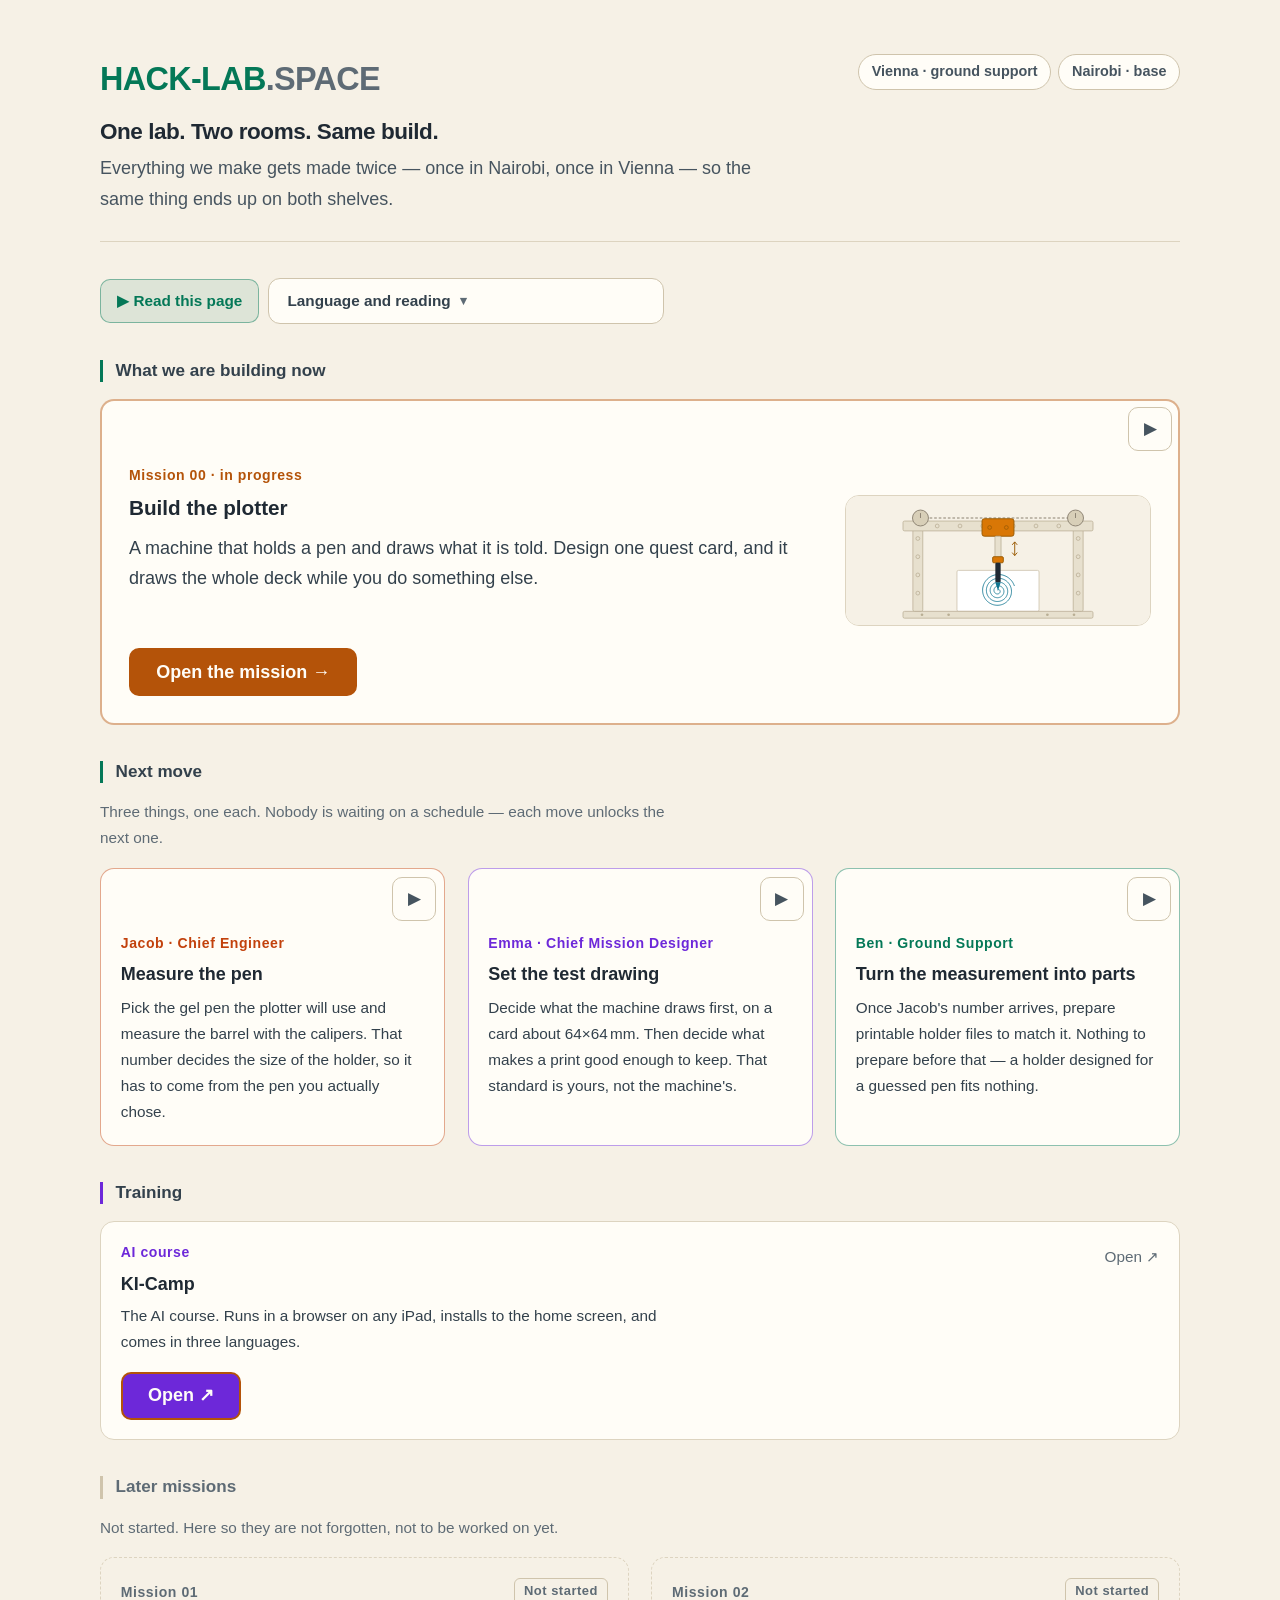
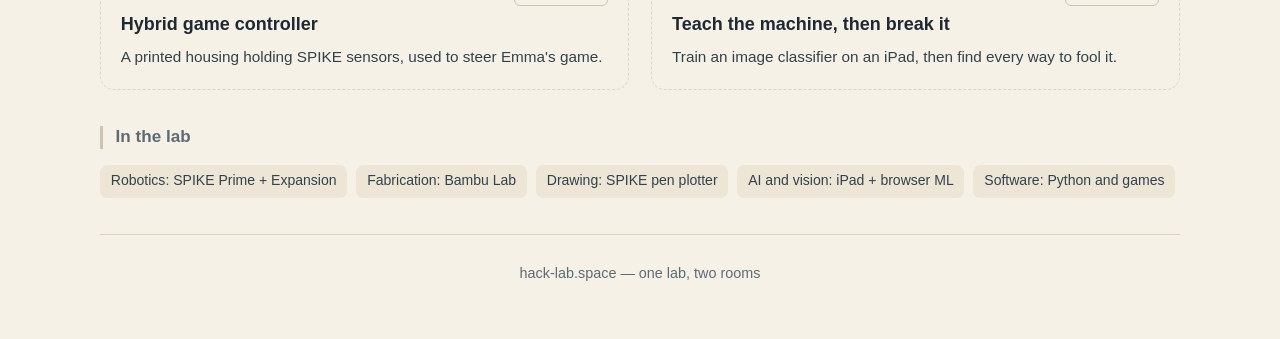
==== index.html @ e6c4ed81 "Reorganise controls, move CTA to its own row" ====
<!DOCTYPE html>
<html lang="en" data-size="m" data-read="normal">
<head>
<meta charset="UTF-8">
<meta name="viewport" content="width=device-width, initial-scale=1.0">
<title>HACK-LAB.SPACE</title>
<link rel="stylesheet" href="./assets/app.css">
</head>
<body>
<div class="wrap stack">

  <header class="masthead">
    <div class="row" style="justify-content:space-between;align-items:flex-start">
      <div class="readable-part">
        <div class="wordmark">HACK-LAB<span>.SPACE</span></div>
        <h1 style="font-size:1.25rem;margin-top:.6rem" data-i18n="tagline"></h1>
        <p class="lede" style="margin-top:.4rem" data-i18n="taglineSub"></p>
      </div>
      <div class="row" style="gap:.4rem">
        <span class="station" data-i18n="stVienna"></span>
        <span class="station" data-i18n="stNairobi"></span>
      </div>
    </div>
  </header>

  <div class="bar" id="ttsBar">
    <button class="ctl ctl-go" id="readAll" aria-pressed="false" data-i18n="readAloud"></button>
    <details class="prefs">
      <summary data-i18n="prefs"></summary>
      <div class="prefs-body">
        <div class="prefs-group">
          <span data-i18n="langLabel"></span>
          <div class="row" role="group" data-i18n-label="langLabel">
            <button class="ctl lang-btn" data-lang="en" aria-pressed="false">EN</button>
            <button class="ctl lang-btn" data-lang="de" aria-pressed="false">DE</button>
            <button class="ctl lang-btn" data-lang="it" aria-pressed="false">IT</button>
          </div>
        </div>
        <div class="prefs-group">
          <span data-i18n="sizeLabel"></span>
          <div class="row" role="group" data-i18n-label="sizeLabel">
            <button class="ctl size-btn" data-size="m" aria-pressed="false">A</button>
            <button class="ctl size-btn" data-size="l" aria-pressed="false">A+</button>
            <button class="ctl size-btn" data-size="xl" aria-pressed="false">A++</button>
          </div>
        </div>
        <div class="prefs-group">
          <span data-i18n="readingLabel"></span>
          <div class="row">
            <button class="ctl" id="easyRead" aria-pressed="false" data-i18n="easyRead"></button>
            <label class="ctl" style="font-weight:600;cursor:pointer">
              <input id="readSlow" type="checkbox" style="width:22px;height:22px">
              <span data-i18n="readSlow"></span>
            </label>
          </div>
        </div>
      </div>
    </details>
  </div>

  <!-- NOW -->
  <section class="stack-s">
    <h2 class="sec-title" data-i18n="nowHead"></h2>
    <div class="linkcard readable">
      <a class="card card--now" href="./plotter.html">
        <div class="eyebrow eyebrow--amber" data-i18n="m0Eyebrow"></div>
        <div class="m0-row" style="margin-top:.3rem">
          <div class="m0-text">
            <h3 data-i18n="m0Title"></h3>
            <p style="margin-top:.6rem" data-i18n="m0Why"></p>
          </div>
          <img src="./plotter-hero.svg" class="hero m0-thumb"
               alt="A LEGO gantry holding a pen above a card, drawing a spiral.">
        </div>
        <div class="cta-row"><span class="cta" data-i18n="m0Open"></span></div>
      </a>
    </div>
  </section>

  <!-- NEXT MOVE -->
  <section class="stack-s">
    <h2 class="sec-title" data-i18n="nextHead"></h2>
    <p class="muted" data-i18n="nextNote"></p>
    <div class="grid grid-3">
      <div class="card card-tight card--jacob readable">
        <div class="eyebrow eyebrow--orange" data-i18n="nJacobRole"></div>
        <h3 style="font-size:1rem" data-i18n="nJacobTitle"></h3>
        <p class="small" style="margin-top:.5rem" data-i18n="nJacobBody"></p>
      </div>
      <div class="card card-tight card--emma readable">
        <div class="eyebrow eyebrow--violet" data-i18n="nEmmaRole"></div>
        <h3 style="font-size:1rem" data-i18n="nEmmaTitle"></h3>
        <p class="small" style="margin-top:.5rem" data-i18n="nEmmaBody"></p>
      </div>
      <div class="card card-tight card--ben readable">
        <div class="eyebrow eyebrow--green" data-i18n="nBenRole"></div>
        <h3 style="font-size:1rem" data-i18n="nBenTitle"></h3>
        <p class="small" style="margin-top:.5rem" data-i18n="nBenBody"></p>
      </div>
    </div>
  </section>

  <!-- TRAINING -->
  <section class="stack-s">
    <h2 class="sec-title sec-title--violet" data-i18n="trainingHead"></h2>
    <a class="card card-tight card--link readable-part" href="https://bernhardhack.github.io/ki-camp/" target="_blank" rel="noopener">
      <div class="row" style="justify-content:space-between">
        <span class="eyebrow eyebrow--violet" data-i18n="courseBadge"></span>
        <span class="muted" data-i18n="courseOpen"></span>
      </div>
      <h3 style="font-size:1rem">KI-Camp</h3>
      <p class="small" style="margin-top:.4rem" data-i18n="courseBody"></p>
      <p style="margin-top:.9rem"><span class="cta cta--violet" aria-hidden="true" data-i18n="courseOpen"></span></p>
    </a>
  </section>

  <!-- BACKLOG -->
  <section class="stack-s">
    <h2 class="sec-title sec-title--quiet" data-i18n="laterHead"></h2>
    <p class="muted" data-i18n="laterNote"></p>
    <div class="grid grid-2">
      <div class="card card-tight card--soon readable-part">
        <div class="row" style="justify-content:space-between;margin-bottom:.4rem">
          <span class="eyebrow" style="color:var(--ink-4);margin:0">Mission 01</span>
          <span class="badge-soon" data-i18n="soon"></span>
        </div>
        <h3 style="font-size:1rem" data-i18n="m1Title"></h3>
        <p class="small" style="margin-top:.4rem" data-i18n="m1Body"></p>
      </div>
      <div class="card card-tight card--soon readable-part">
        <div class="row" style="justify-content:space-between;margin-bottom:.4rem">
          <span class="eyebrow" style="color:var(--ink-4);margin:0">Mission 02</span>
          <span class="badge-soon" data-i18n="soon"></span>
        </div>
        <h3 style="font-size:1rem" data-i18n="m2Title"></h3>
        <p class="small" style="margin-top:.4rem" data-i18n="m2Body"></p>
      </div>
    </div>
  </section>

  <!-- KIT -->
  <section class="stack-s">
    <h2 class="sec-title sec-title--quiet" data-i18n="kitHead"></h2>
    <ul class="row readable-part" style="list-style:none;gap:.5rem">
      <li class="tag"><span data-i18n="kitRobotics"></span>: SPIKE Prime + Expansion</li>
      <li class="tag"><span data-i18n="kitFab"></span>: Bambu Lab</li>
      <li class="tag"><span data-i18n="kitDrawing"></span>: SPIKE pen plotter</li>
      <li class="tag"><span data-i18n="kitAI"></span>: iPad + browser ML</li>
      <li class="tag"><span data-i18n="kitSoftware"></span>: <span data-i18n="kitSoftwareVal"></span></li>
    </ul>
  </section>

  <footer><span data-i18n="footer"></span></footer>
</div>

<script src="./assets/app.js"></script>
<script>HL.init();</script>
</body>
</html>
---- assets/app.css ----
/* HACK-LAB.SPACE — local stylesheet, replaces the Tailwind CDN.
   Cream background per BDA guidance (white can appear dazzling).
   All interactive targets >= 44px. */

:root{
  --paper:#F6F1E6; --card:#FFFDF7; --line:#DDD4C0; --line-2:#CFC4AC;
  --ink:#1F2933; --ink-2:#33414C; --ink-3:#46545F; --ink-4:#5E6B75;
  --green:#047857; --amber:#B45309; --cyan:#0E7490; --violet:#6D28D9; --orange:#C2410C;
  --radius:14px;
}

*{box-sizing:border-box;margin:0;padding:0}
html{font-size:18px;-webkit-text-size-adjust:100%}
html[data-size="l"]{font-size:20.5px}
html[data-size="xl"]{font-size:23px}

body{
  background:var(--paper); color:var(--ink);
  font-family:-apple-system,BlinkMacSystemFont,"Segoe UI",Helvetica,Arial,sans-serif;
  padding:1.5rem; line-height:1.6;
}
@media(min-width:768px){body{padding:3rem}}
.wrap{max-width:60rem;margin:0 auto}

/* ---- type ---- */
h1,h2,h3{line-height:1.3;color:var(--ink)}
h1{font-size:1.9rem;font-weight:800;letter-spacing:-.02em}
h2{font-size:1.05rem;font-weight:700}
h3{font-size:1.15rem;font-weight:700}
p,li{line-height:1.7;max-width:68ch;text-align:left;color:var(--ink-2)}
.lede{color:var(--ink-3)}
.muted{color:var(--ink-4);font-size:.85rem}
.mono{font-family:ui-monospace,SFMono-Regular,Menlo,Consolas,monospace}
.small{font-size:.85rem}
strong{font-weight:700;color:var(--ink)}

/* ---- layout ---- */
.stack>*+*{margin-top:2rem}
.stack-s>*+*{margin-top:.9rem}
.row{display:flex;flex-wrap:wrap;gap:.5rem;align-items:center}
.grid{display:grid;gap:1.25rem}
@media(min-width:768px){.grid-2{grid-template-columns:1fr 1fr}.grid-3{grid-template-columns:repeat(3,1fr)}}

/* ---- header ---- */
.masthead{border-bottom:1px solid var(--line);padding-bottom:1.5rem}
.wordmark{font-size:1.8rem;font-weight:800;color:var(--green);letter-spacing:-.02em}
.wordmark span{color:var(--ink-4)}
.station{display:inline-flex;align-items:center;gap:.4rem;padding:.3rem .7rem;
  border-radius:999px;font-size:.8rem;font-weight:600;border:1px solid var(--line-2);
  color:var(--ink-3);background:var(--card)}

/* ---- controls ---- */
.ctl{min-height:44px;min-width:44px;display:inline-flex;align-items:center;justify-content:center;
  gap:.4rem;padding:0 .9rem;border-radius:10px;border:1px solid var(--line-2);
  background:var(--card);color:var(--ink-2);font-size:.85rem;font-weight:700;
  cursor:pointer;font-family:inherit}
.ctl:hover{border-color:var(--ink-4)}
.ctl[aria-pressed="true"]{border-color:var(--green);color:var(--green);background:rgba(4,120,87,.08)}
.ctl-go{background:rgba(4,120,87,.1);border-color:rgba(4,120,87,.45);color:var(--green)}
:focus-visible{outline:3px solid var(--green);outline-offset:3px;border-radius:6px}

/* ---- cards ---- */
.card{background:var(--card);border:1px solid var(--line);border-radius:var(--radius);
  padding:1.5rem;position:relative}
.card-tight{padding:1.1rem}
.card--now{border-color:rgba(180,83,9,.45);border-width:2px}
.card--jacob{border-color:rgba(194,65,12,.45)}
.card--emma{border-color:rgba(109,40,217,.45)}
.card--ben{border-color:rgba(4,120,87,.45)}
a.card{display:block;text-decoration:none;color:inherit}
a.card:hover{border-color:var(--ink-4)}

.eyebrow{font-size:.78rem;font-weight:700;letter-spacing:.04em;margin-bottom:.5rem}
.eyebrow--amber{color:var(--amber)} .eyebrow--cyan{color:var(--cyan)}
.eyebrow--violet{color:var(--violet)} .eyebrow--orange{color:var(--orange)}
.eyebrow--green{color:var(--green)}

.sec-title{font-size:.95rem;font-weight:700;color:var(--ink-2);
  border-left:3px solid var(--green);padding-left:.7rem}
.sec-title--quiet{border-left-color:var(--line-2);color:var(--ink-4)}
.sec-title--cyan{border-left-color:var(--cyan)}
.sec-title--violet{border-left-color:var(--violet)}

.tag{display:inline-block;font-size:.78rem;padding:.25rem .6rem;border-radius:7px;
  background:#EDE6D6;color:var(--ink-2)}


/* ---- clickable cards -------------------------------------------------
   Whole card is a hit area via one stretched link. Only one interactive
   element, so no nested controls and the keyboard order stays sane.   */
/* Link cards: the card IS the anchor. The read-aloud button lives outside
   it, in the shell, so there is never a control inside a link. */
.linkcard{position:relative}
.linkcard>a.card{display:block;text-decoration:none;color:inherit;padding-top:3.5rem}
.linkcard>a.card:hover{border-color:var(--amber)}
.linkcard>a.card:focus-visible{outline:3px solid var(--green);outline-offset:3px}
.linkcard>.speak-btn{z-index:5}

.cta{display:inline-flex;align-items:center;justify-content:center;gap:.5rem;
  min-height:48px;padding:0 1.4rem;border-radius:10px;
  background:var(--amber);color:#FFFDF7;font-weight:700;font-size:1rem;
  text-decoration:none;border:2px solid var(--amber)}
.cta-row{margin-top:1.2rem}
.linkcard>a.card:hover .cta{background:#96450A}
a.card:hover .cta{background:#96450A}

/* front-page thumbnail: the hero at full width dominated the page */
.m0-row{display:flex;flex-wrap:wrap;gap:1.2rem;align-items:flex-start}
.m0-text{flex:1 1 18rem;min-width:0}
.m0-thumb{flex:0 1 17rem;max-width:17rem;width:100%}
.cta--violet{background:var(--violet)}
.card--link:hover .cta--violet{background:#5B21B6}

/* inert cards must not look like the tappable ones */
.card--soon{background:transparent;border-style:dashed}
.badge-soon{display:inline-block;font-size:.72rem;font-weight:700;letter-spacing:.04em;
  padding:.15rem .5rem;border-radius:6px;border:1px solid var(--line-2);color:var(--ink-4)}

/* ---- flow ---- */
.flow{display:flex;flex-wrap:wrap;gap:.5rem;align-items:stretch;list-style:none}
.flow li{flex:1 1 8rem;background:var(--card);border:1px solid var(--line);
  border-radius:10px;padding:.7rem .8rem;font-size:.85rem;font-weight:600;
  color:var(--ink-2);max-width:none;position:relative}
.flow li .n{display:block;font-size:.72rem;color:var(--ink-4);font-weight:700}

/* ---- images ---- */
.hero{width:100%;border-radius:var(--radius);border:1px solid var(--line);display:block}
figure{margin:0}
figcaption{font-size:.85rem;color:var(--ink-4);margin-top:.5rem;max-width:68ch}

/* ---- read aloud ---- */
.speak-btn{position:absolute;top:8px;right:8px;width:44px;height:44px;border-radius:10px;
  background:var(--card);border:1px solid var(--line-2);color:var(--ink-3);
  display:flex;align-items:center;justify-content:center;font-size:17px;cursor:pointer;z-index:5}
.speak-btn:hover,.speak-btn.playing{color:var(--green);border-color:var(--green)}
.readable:not(.linkcard){padding-top:3.5rem}
.readable.tts-active{outline:2px solid var(--green);outline-offset:4px}
.tts-word{border-radius:3px}
.tts-word.on{background:#FDE68A;color:var(--ink)}

/* ---- easy read (BDA style guide values) ---- */
html[data-read="easy"] body,html[data-read="easy"] body *{font-family:Verdana,Geneva,sans-serif}
html[data-read="easy"] p,html[data-read="easy"] li{line-height:1.9;letter-spacing:.06em;word-spacing:.16em}
html[data-read="easy"] h1,html[data-read="easy"] h2,html[data-read="easy"] h3{letter-spacing:.04em}

@media(prefers-reduced-motion:reduce){
  *{animation:none!important;transition:none!important;scroll-behavior:auto!important}
}

footer{border-top:1px solid var(--line);padding-top:1.5rem;text-align:center;
  font-size:.8rem;color:var(--ink-4)}
footer a{color:inherit}
.backlink{font-size:.85rem;color:var(--ink-4);text-decoration:none}
.backlink:hover{color:var(--green)}


/* ---- controls -------------------------------------------------------
   One primary action stays visible. Language, size and reading options
   live behind a native <details> so they stop eating the first screen. */
.bar{display:flex;flex-wrap:wrap;gap:.5rem;align-items:center}
.prefs{border:1px solid var(--line-2);border-radius:12px;background:var(--card)}
.prefs>summary{list-style:none;min-height:44px;display:flex;align-items:center;
  gap:.5rem;padding:0 1rem;cursor:pointer;font-weight:700;font-size:.85rem;
  color:var(--ink-2)}
.prefs>summary::-webkit-details-marker{display:none}
.prefs>summary::after{content:"\25BE";font-size:.7rem;color:var(--ink-4)}
.prefs[open]>summary::after{content:"\25B4"}
.prefs[open]{padding-bottom:.9rem}
.prefs-body{display:flex;flex-wrap:wrap;gap:1.2rem;padding:.2rem 1rem 0}
.prefs-group{display:flex;flex-direction:column;gap:.35rem}
.prefs-group>span{font-size:.75rem;font-weight:700;color:var(--ink-4);
  letter-spacing:.04em}
.prefs-group>.row{gap:.3rem}
@media(min-width:768px){.prefs{min-width:22rem}}
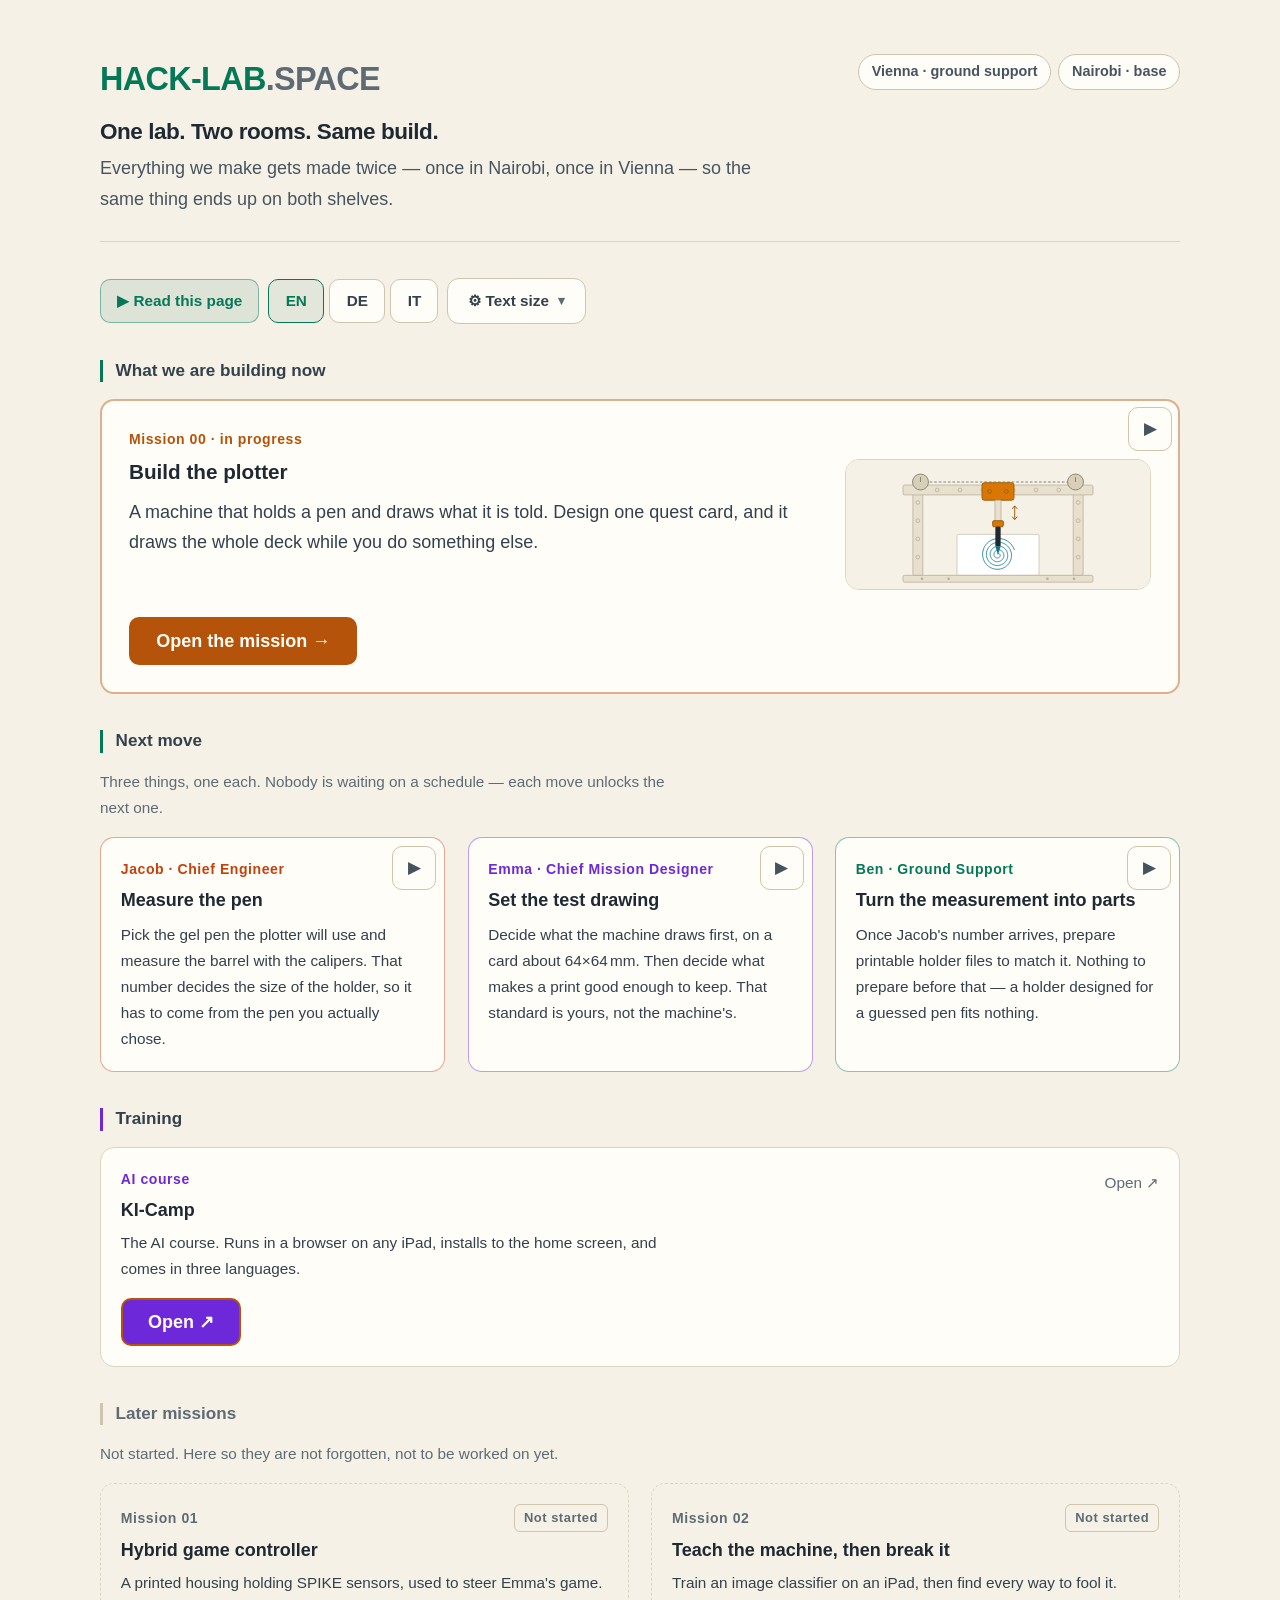
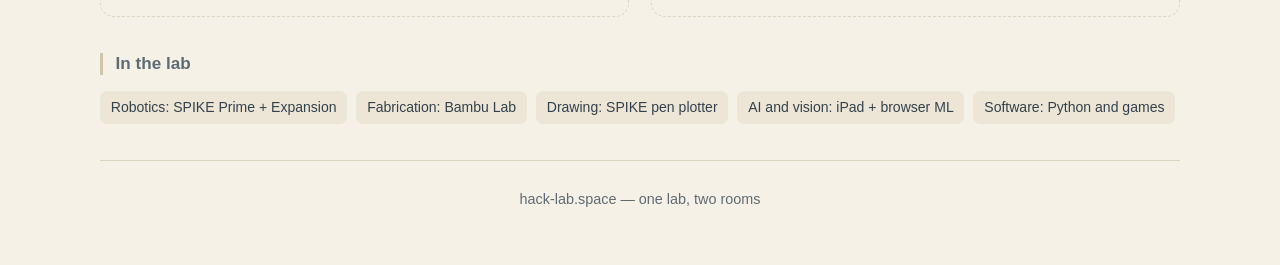
==== commit 6444e4d8: "Show language buttons, collapse only text options" ====
--- a/index.html
+++ b/index.html
@@ -25,17 +25,14 @@
 
   <div class="bar" id="ttsBar">
     <button class="ctl ctl-go" id="readAll" aria-pressed="false" data-i18n="readAloud"></button>
+    <div class="row" role="group" data-i18n-label="langLabel" style="gap:.3rem">
+      <button class="ctl lang-btn" data-lang="en" aria-pressed="false">EN</button>
+      <button class="ctl lang-btn" data-lang="de" aria-pressed="false">DE</button>
+      <button class="ctl lang-btn" data-lang="it" aria-pressed="false">IT</button>
+    </div>
     <details class="prefs">
       <summary data-i18n="prefs"></summary>
       <div class="prefs-body">
-        <div class="prefs-group">
-          <span data-i18n="langLabel"></span>
-          <div class="row" role="group" data-i18n-label="langLabel">
-            <button class="ctl lang-btn" data-lang="en" aria-pressed="false">EN</button>
-            <button class="ctl lang-btn" data-lang="de" aria-pressed="false">DE</button>
-            <button class="ctl lang-btn" data-lang="it" aria-pressed="false">IT</button>
-          </div>
-        </div>
         <div class="prefs-group">
           <span data-i18n="sizeLabel"></span>
           <div class="row" role="group" data-i18n-label="sizeLabel">
--- a/assets/app.css
+++ b/assets/app.css
@@ -91,7 +91,7 @@
 /* Link cards: the card IS the anchor. The read-aloud button lives outside
    it, in the shell, so there is never a control inside a link. */
 .linkcard{position:relative}
-.linkcard>a.card{display:block;text-decoration:none;color:inherit;padding-top:3.5rem}
+.linkcard>a.card{display:block;text-decoration:none;color:inherit}
 .linkcard>a.card:hover{border-color:var(--amber)}
 .linkcard>a.card:focus-visible{outline:3px solid var(--green);outline-offset:3px}
 .linkcard>.speak-btn{z-index:5}
@@ -100,7 +100,7 @@
   min-height:48px;padding:0 1.4rem;border-radius:10px;
   background:var(--amber);color:#FFFDF7;font-weight:700;font-size:1rem;
   text-decoration:none;border:2px solid var(--amber)}
-.cta-row{margin-top:1.2rem}
+.cta-row{margin-top:1.5rem;clear:both}
 .linkcard>a.card:hover .cta{background:#96450A}
 a.card:hover .cta{background:#96450A}
 
@@ -124,7 +124,7 @@
 .flow li .n{display:block;font-size:.72rem;color:var(--ink-4);font-weight:700}
 
 /* ---- images ---- */
-.hero{width:100%;border-radius:var(--radius);border:1px solid var(--line);display:block}
+.hero{width:100%;height:auto;border-radius:var(--radius);border:1px solid var(--line);display:block}
 figure{margin:0}
 figcaption{font-size:.85rem;color:var(--ink-4);margin-top:.5rem;max-width:68ch}
 
@@ -133,7 +133,9 @@
   background:var(--card);border:1px solid var(--line-2);color:var(--ink-3);
   display:flex;align-items:center;justify-content:center;font-size:17px;cursor:pointer;z-index:5}
 .speak-btn:hover,.speak-btn.playing{color:var(--green);border-color:var(--green)}
-.readable:not(.linkcard){padding-top:3.5rem}
+.readable:not(.linkcard),.linkcard>a.card{position:relative}
+.readable:not(.linkcard)>*:first-child,
+.linkcard>a.card>*:first-child{padding-right:3.4rem}
 .readable.tts-active{outline:2px solid var(--green);outline-offset:4px}
 .tts-word{border-radius:3px}
 .tts-word.on{background:#FDE68A;color:var(--ink)}
@@ -160,8 +162,8 @@
 .bar{display:flex;flex-wrap:wrap;gap:.5rem;align-items:center}
 .prefs{border:1px solid var(--line-2);border-radius:12px;background:var(--card)}
 .prefs>summary{list-style:none;min-height:44px;display:flex;align-items:center;
-  gap:.5rem;padding:0 1rem;cursor:pointer;font-weight:700;font-size:.85rem;
-  color:var(--ink-2)}
+  gap:.5rem;padding:0 1.1rem;cursor:pointer;font-weight:700;font-size:.85rem;
+  color:var(--ink-2);white-space:nowrap}
 .prefs>summary::-webkit-details-marker{display:none}
 .prefs>summary::after{content:"\25BE";font-size:.7rem;color:var(--ink-4)}
 .prefs[open]>summary::after{content:"\25B4"}
@@ -171,4 +173,4 @@
 .prefs-group>span{font-size:.75rem;font-weight:700;color:var(--ink-4);
   letter-spacing:.04em}
 .prefs-group>.row{gap:.3rem}
-@media(min-width:768px){.prefs{min-width:22rem}}
+
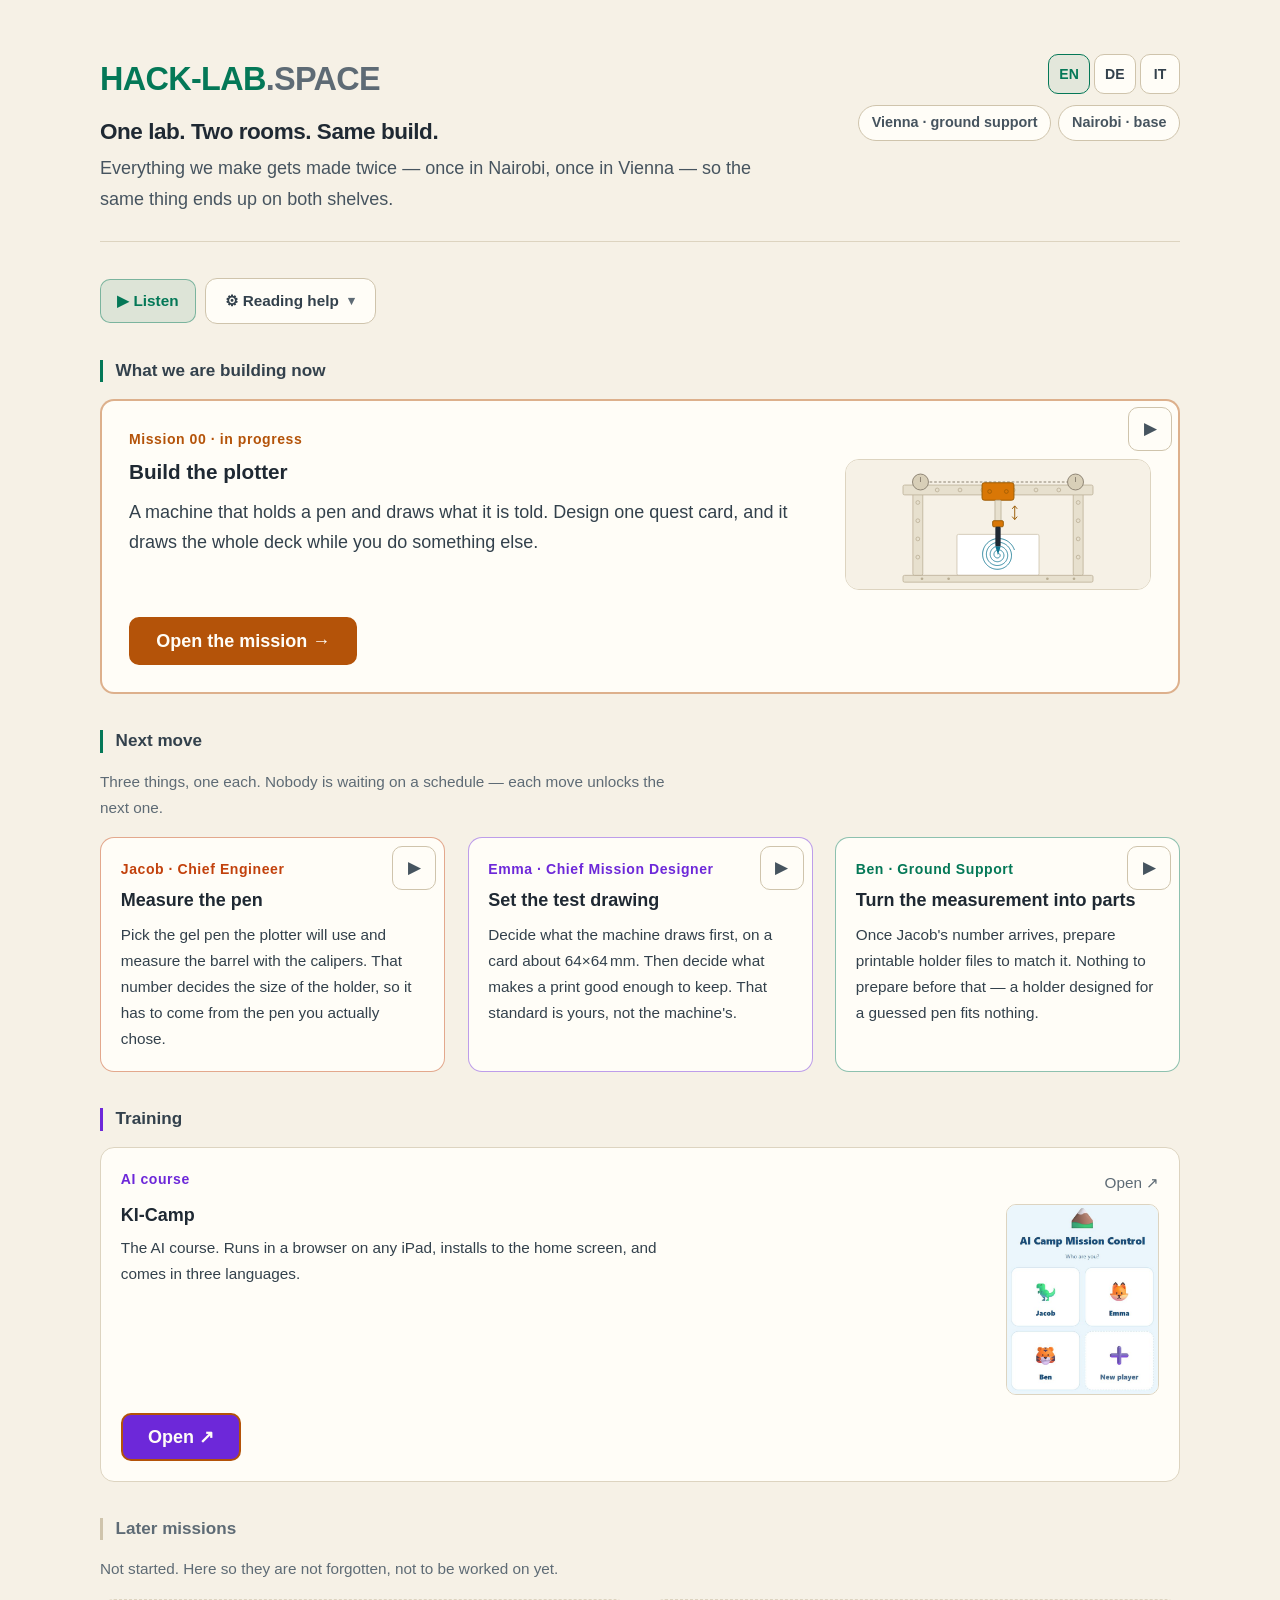
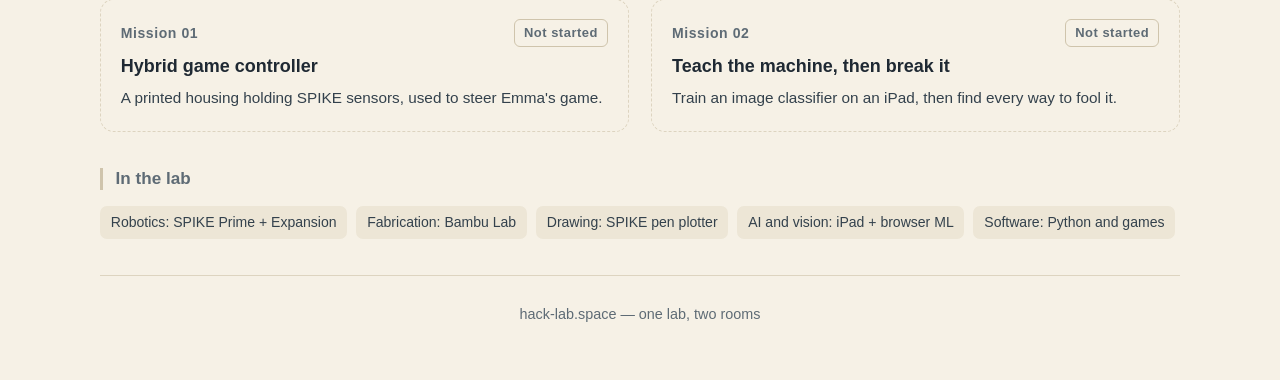
==== commit fde81be0: "Language to masthead, regroup reading help, course image" ====
--- a/index.html
+++ b/index.html
@@ -16,20 +16,22 @@
         <h1 style="font-size:1.25rem;margin-top:.6rem" data-i18n="tagline"></h1>
         <p class="lede" style="margin-top:.4rem" data-i18n="taglineSub"></p>
       </div>
-      <div class="row" style="gap:.4rem">
-        <span class="station" data-i18n="stVienna"></span>
-        <span class="station" data-i18n="stNairobi"></span>
+      <div style="display:flex;flex-direction:column;align-items:flex-end;gap:.6rem">
+      <div class="lang-set" role="group" data-i18n-label="langLabel">
+        <button class="ctl lang-btn" data-lang="en" aria-pressed="false">EN</button>
+        <button class="ctl lang-btn" data-lang="de" aria-pressed="false">DE</button>
+        <button class="ctl lang-btn" data-lang="it" aria-pressed="false">IT</button>
+      </div>
+        <div class="row" style="gap:.4rem;justify-content:flex-end">
+          <span class="station" data-i18n="stVienna"></span>
+          <span class="station" data-i18n="stNairobi"></span>
+        </div>
       </div>
     </div>
   </header>
 
   <div class="bar" id="ttsBar">
     <button class="ctl ctl-go" id="readAll" aria-pressed="false" data-i18n="readAloud"></button>
-    <div class="row" role="group" data-i18n-label="langLabel" style="gap:.3rem">
-      <button class="ctl lang-btn" data-lang="en" aria-pressed="false">EN</button>
-      <button class="ctl lang-btn" data-lang="de" aria-pressed="false">DE</button>
-      <button class="ctl lang-btn" data-lang="it" aria-pressed="false">IT</button>
-    </div>
     <details class="prefs">
       <summary data-i18n="prefs"></summary>
       <div class="prefs-body">
@@ -42,9 +44,14 @@
           </div>
         </div>
         <div class="prefs-group">
+          <span data-i18n="easyLabel"></span>
+          <div class="row">
+            <button class="ctl" id="easyRead" aria-pressed="false" data-i18n="easyRead"></button>
+          </div>
+        </div>
+        <div class="prefs-group">
           <span data-i18n="readingLabel"></span>
           <div class="row">
-            <button class="ctl" id="easyRead" aria-pressed="false" data-i18n="easyRead"></button>
             <label class="ctl" style="font-weight:600;cursor:pointer">
               <input id="readSlow" type="checkbox" style="width:22px;height:22px">
               <span data-i18n="readSlow"></span>
@@ -105,9 +112,15 @@
         <span class="eyebrow eyebrow--violet" data-i18n="courseBadge"></span>
         <span class="muted" data-i18n="courseOpen"></span>
       </div>
-      <h3 style="font-size:1rem">KI-Camp</h3>
-      <p class="small" style="margin-top:.4rem" data-i18n="courseBody"></p>
-      <p style="margin-top:.9rem"><span class="cta cta--violet" aria-hidden="true" data-i18n="courseOpen"></span></p>
+      <div class="course-row" style="margin-top:.3rem">
+        <div class="course-text">
+          <h3 style="font-size:1rem">KI-Camp</h3>
+          <p class="small" style="margin-top:.4rem" data-i18n="courseBody"></p>
+        </div>
+        <img src="./ki-camp-thumb.jpg" class="course-thumb"
+             alt="The KI-Camp start screen, asking who is using it, with a card to pick for each person.">
+      </div>
+      <p style="margin-top:1rem"><span class="cta cta--violet" data-i18n="courseOpen"></span></p>
     </a>
   </section>
 
--- a/assets/app.css
+++ b/assets/app.css
@@ -174,3 +174,14 @@
   letter-spacing:.04em}
 .prefs-group>.row{gap:.3rem}
 
+
+
+/* language: set-once control, small, top right of the masthead */
+.lang-set{display:flex;gap:.25rem}
+.lang-set .ctl{min-height:40px;min-width:40px;padding:0 .55rem;font-size:.78rem}
+
+/* AI course tile: image beside the text */
+.course-row{display:flex;flex-wrap:wrap;gap:1.1rem;align-items:flex-start}
+.course-text{flex:1 1 16rem;min-width:0}
+.course-thumb{flex:0 0 8.5rem;width:8.5rem;border-radius:10px;border:1px solid var(--line);
+  display:block;height:auto}
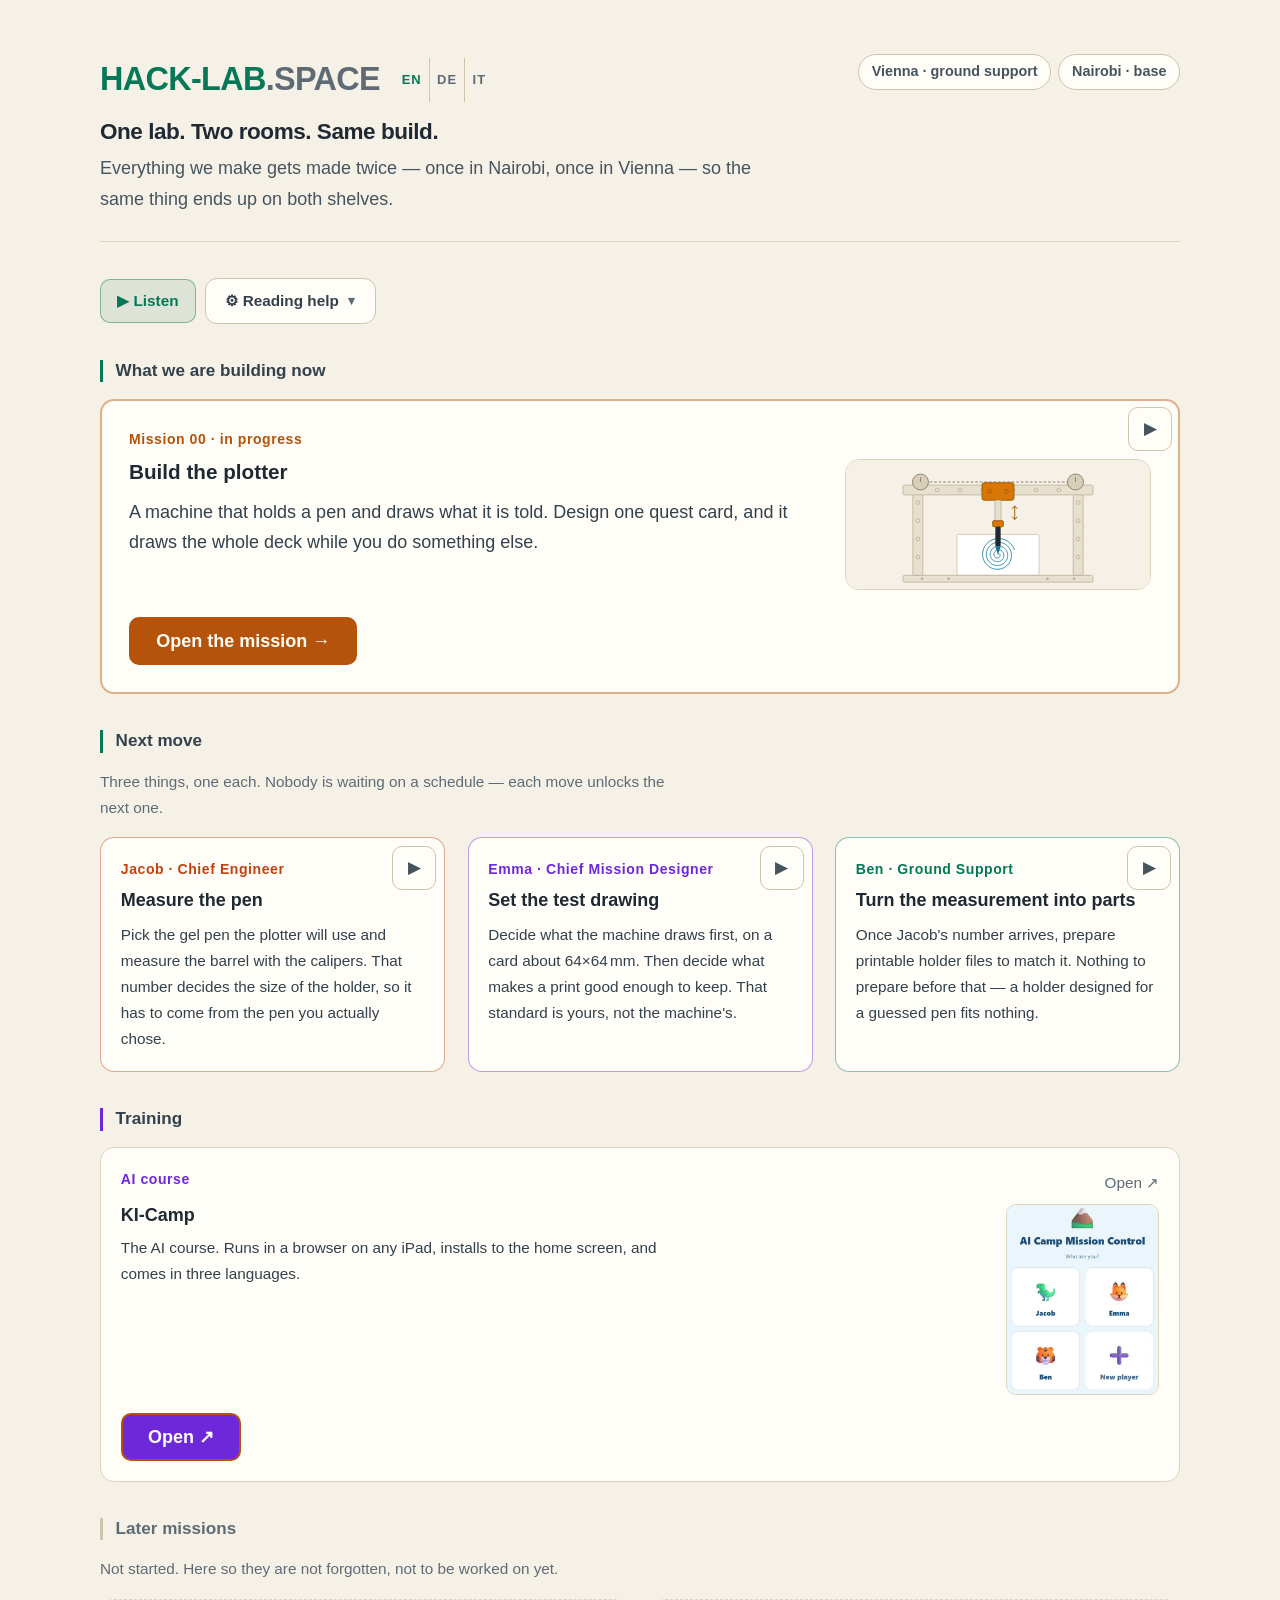
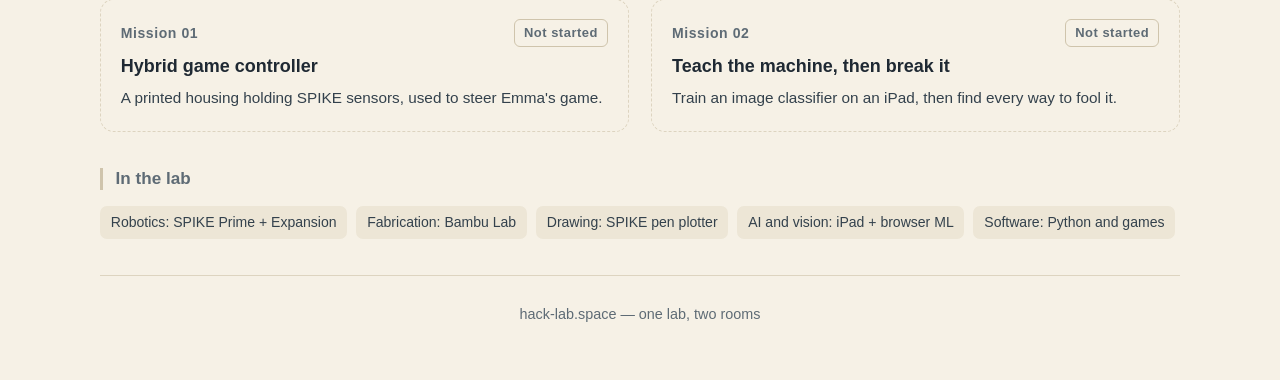
==== commit a07e51c2: "Move language up to the wordmark" ====
--- a/index.html
+++ b/index.html
@@ -12,20 +12,20 @@
   <header class="masthead">
     <div class="row" style="justify-content:space-between;align-items:flex-start">
       <div class="readable-part">
-        <div class="wordmark">HACK-LAB<span>.SPACE</span></div>
+        <div class="row" style="gap:.8rem;align-items:center">
+          <div class="wordmark" data-noread>HACK-LAB<span>.SPACE</span></div>
+          <div class="lang-set" role="group" data-i18n-label="langLabel" data-noread>
+          <button class="lang-btn" data-lang="en" aria-pressed="false">EN</button>
+          <button class="lang-btn" data-lang="de" aria-pressed="false">DE</button>
+          <button class="lang-btn" data-lang="it" aria-pressed="false">IT</button>
+        </div>
+        </div>
         <h1 style="font-size:1.25rem;margin-top:.6rem" data-i18n="tagline"></h1>
         <p class="lede" style="margin-top:.4rem" data-i18n="taglineSub"></p>
       </div>
-      <div style="display:flex;flex-direction:column;align-items:flex-end;gap:.6rem">
-      <div class="lang-set" role="group" data-i18n-label="langLabel">
-        <button class="ctl lang-btn" data-lang="en" aria-pressed="false">EN</button>
-        <button class="ctl lang-btn" data-lang="de" aria-pressed="false">DE</button>
-        <button class="ctl lang-btn" data-lang="it" aria-pressed="false">IT</button>
-      </div>
-        <div class="row" style="gap:.4rem;justify-content:flex-end">
-          <span class="station" data-i18n="stVienna"></span>
-          <span class="station" data-i18n="stNairobi"></span>
-        </div>
+      <div class="row" style="gap:.4rem;justify-content:flex-end">
+        <span class="station" data-i18n="stVienna"></span>
+        <span class="station" data-i18n="stNairobi"></span>
       </div>
     </div>
   </header>
--- a/assets/app.css
+++ b/assets/app.css
@@ -176,9 +176,15 @@
 
 
 
-/* language: set-once control, small, top right of the masthead */
-.lang-set{display:flex;gap:.25rem}
-.lang-set .ctl{min-height:40px;min-width:40px;padding:0 .55rem;font-size:.78rem}
+/* language: plain letters beside the wordmark. Padding keeps the tap area
+   at 44px even though the visible mark is small. */
+.lang-set{display:flex;align-items:center}
+.lang-set button{background:none;border:0;font-family:inherit;cursor:pointer;
+  min-height:44px;padding:0 .4rem;font-size:.72rem;font-weight:700;
+  letter-spacing:.08em;color:var(--ink-4)}
+.lang-set button:hover{color:var(--ink-2)}
+.lang-set button[aria-pressed="true"]{color:var(--green)}
+.lang-set button+button{border-left:1px solid var(--line-2)}
 
 /* AI course tile: image beside the text */
 .course-row{display:flex;flex-wrap:wrap;gap:1.1rem;align-items:flex-start}
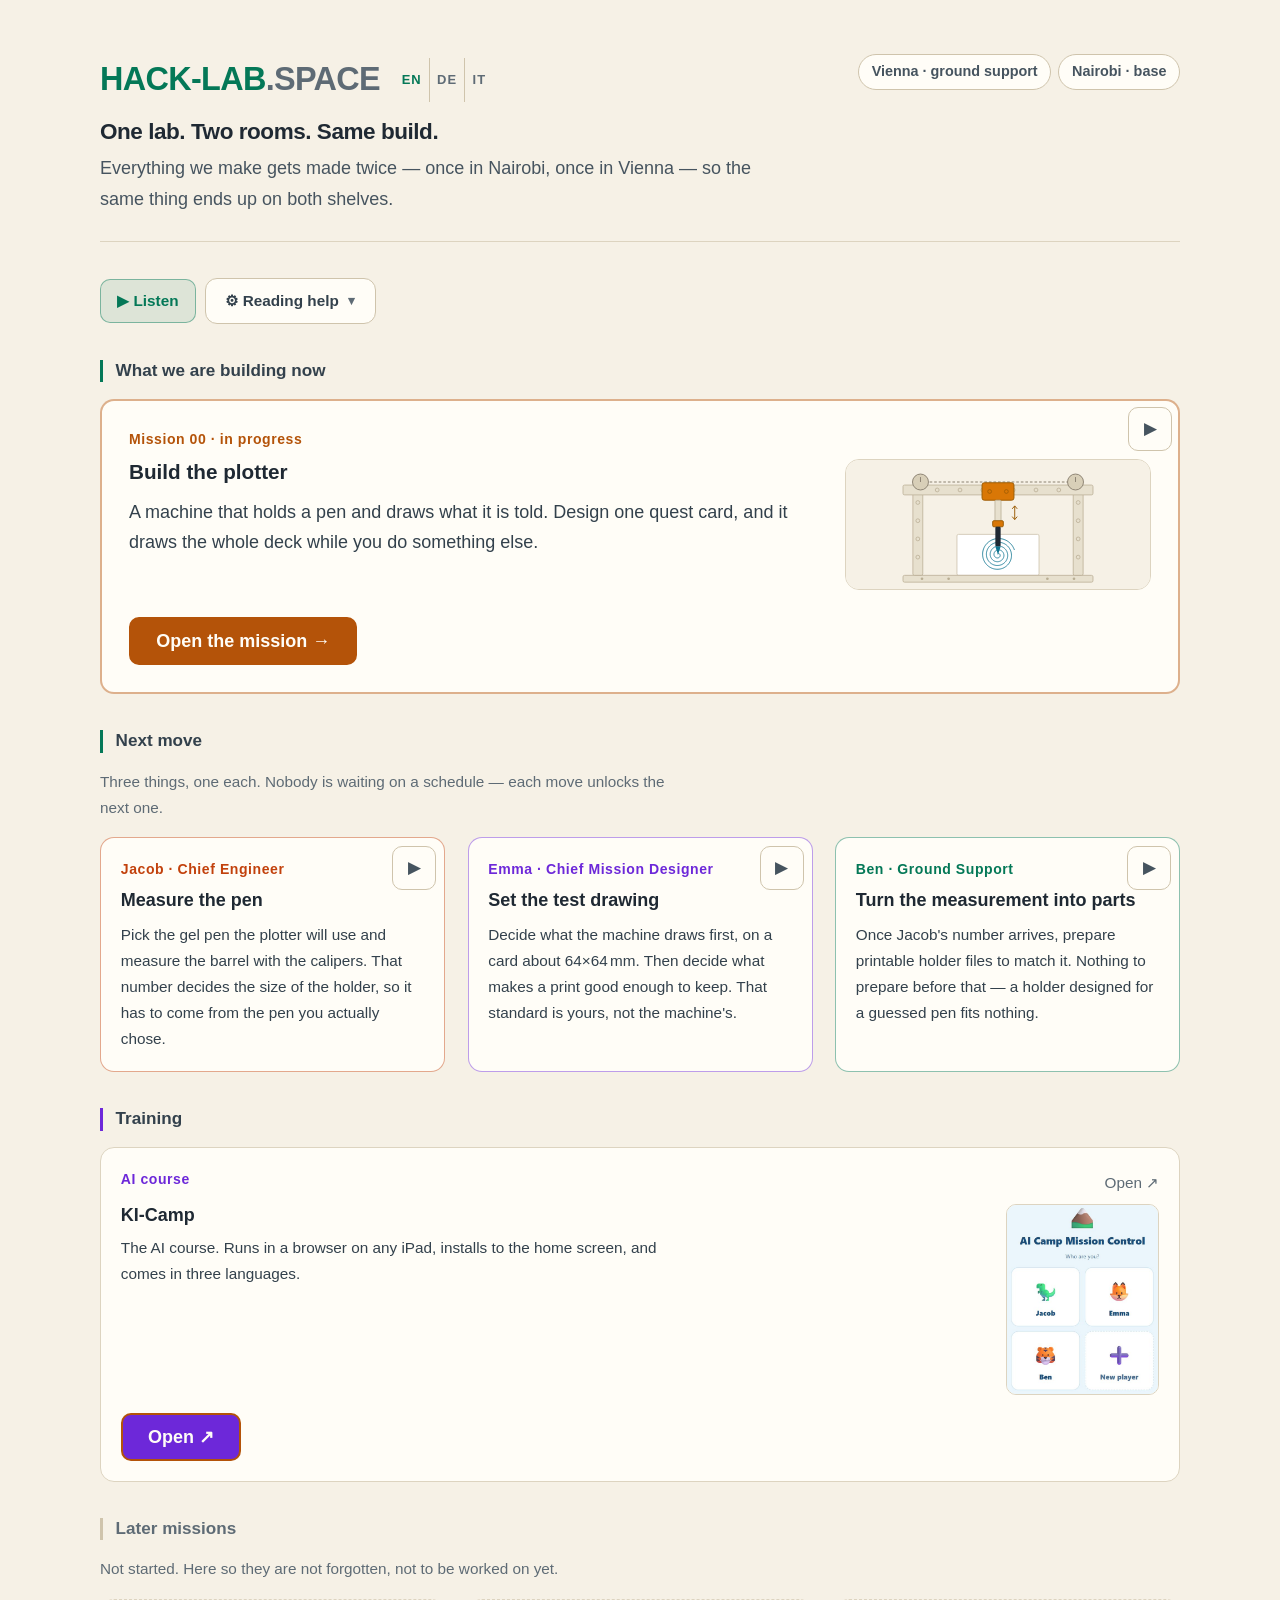
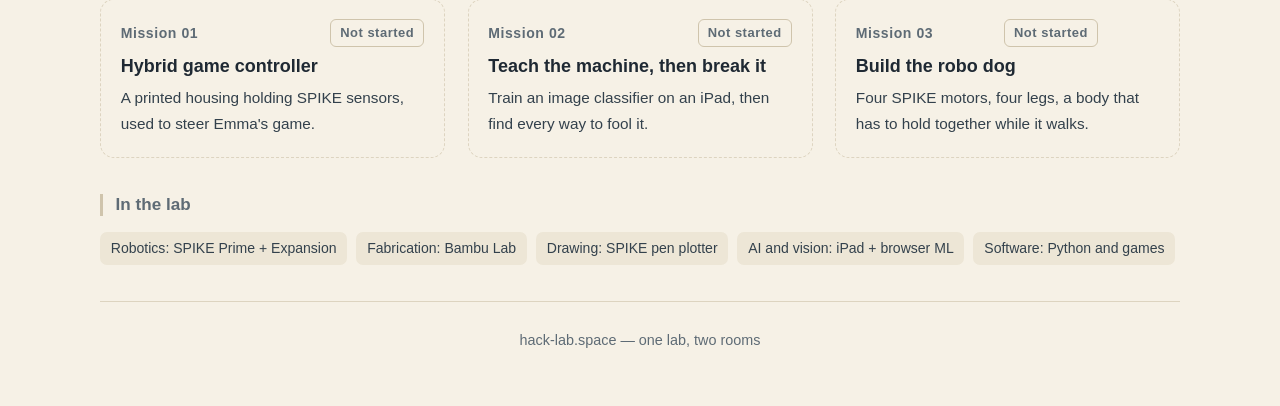
==== commit 201ce816: "Add Mission 03 (Robo Dog) to the backlog" ====
--- a/index.html
+++ b/index.html
@@ -128,7 +128,7 @@
   <section class="stack-s">
     <h2 class="sec-title sec-title--quiet" data-i18n="laterHead"></h2>
     <p class="muted" data-i18n="laterNote"></p>
-    <div class="grid grid-2">
+    <div class="grid grid-3">
       <div class="card card-tight card--soon readable-part">
         <div class="row" style="justify-content:space-between;margin-bottom:.4rem">
           <span class="eyebrow" style="color:var(--ink-4);margin:0">Mission 01</span>
@@ -144,6 +144,16 @@
         </div>
         <h3 style="font-size:1rem" data-i18n="m2Title"></h3>
         <p class="small" style="margin-top:.4rem" data-i18n="m2Body"></p>
+      </div>
+      <div class="linkcard readable-part">
+        <a class="card card-tight card--soon" href="./robodog.html">
+          <div class="row" style="justify-content:space-between;margin-bottom:.4rem">
+            <span class="eyebrow" style="color:var(--ink-4);margin:0">Mission 03</span>
+            <span class="badge-soon" data-i18n="soon"></span>
+          </div>
+          <h3 style="font-size:1rem" data-i18n="m3Title"></h3>
+          <p class="small" style="margin-top:.4rem" data-i18n="m3Body"></p>
+        </a>
       </div>
     </div>
   </section>
@@ -164,6 +174,20 @@
 </div>
 
 <script src="./assets/app.js"></script>
-<script>HL.init();</script>
+<script>
+Object.assign(I18N.en, {
+  m3Title:"Build the robo dog",
+  m3Body:"Four SPIKE motors, four legs, a body that has to hold together while it walks."
+});
+Object.assign(I18N.de, {
+  m3Title:"Den Robo-Hund bauen",
+  m3Body:"Vier SPIKE-Motoren, vier Beine, ein Körper, der beim Laufen zusammenhalten muss."
+});
+Object.assign(I18N.it, {
+  m3Title:"Costruire il robo-cane",
+  m3Body:"Quattro motori SPIKE, quattro zampe, un corpo che deve reggere mentre cammina."
+});
+HL.init();
+</script>
 </body>
 </html>
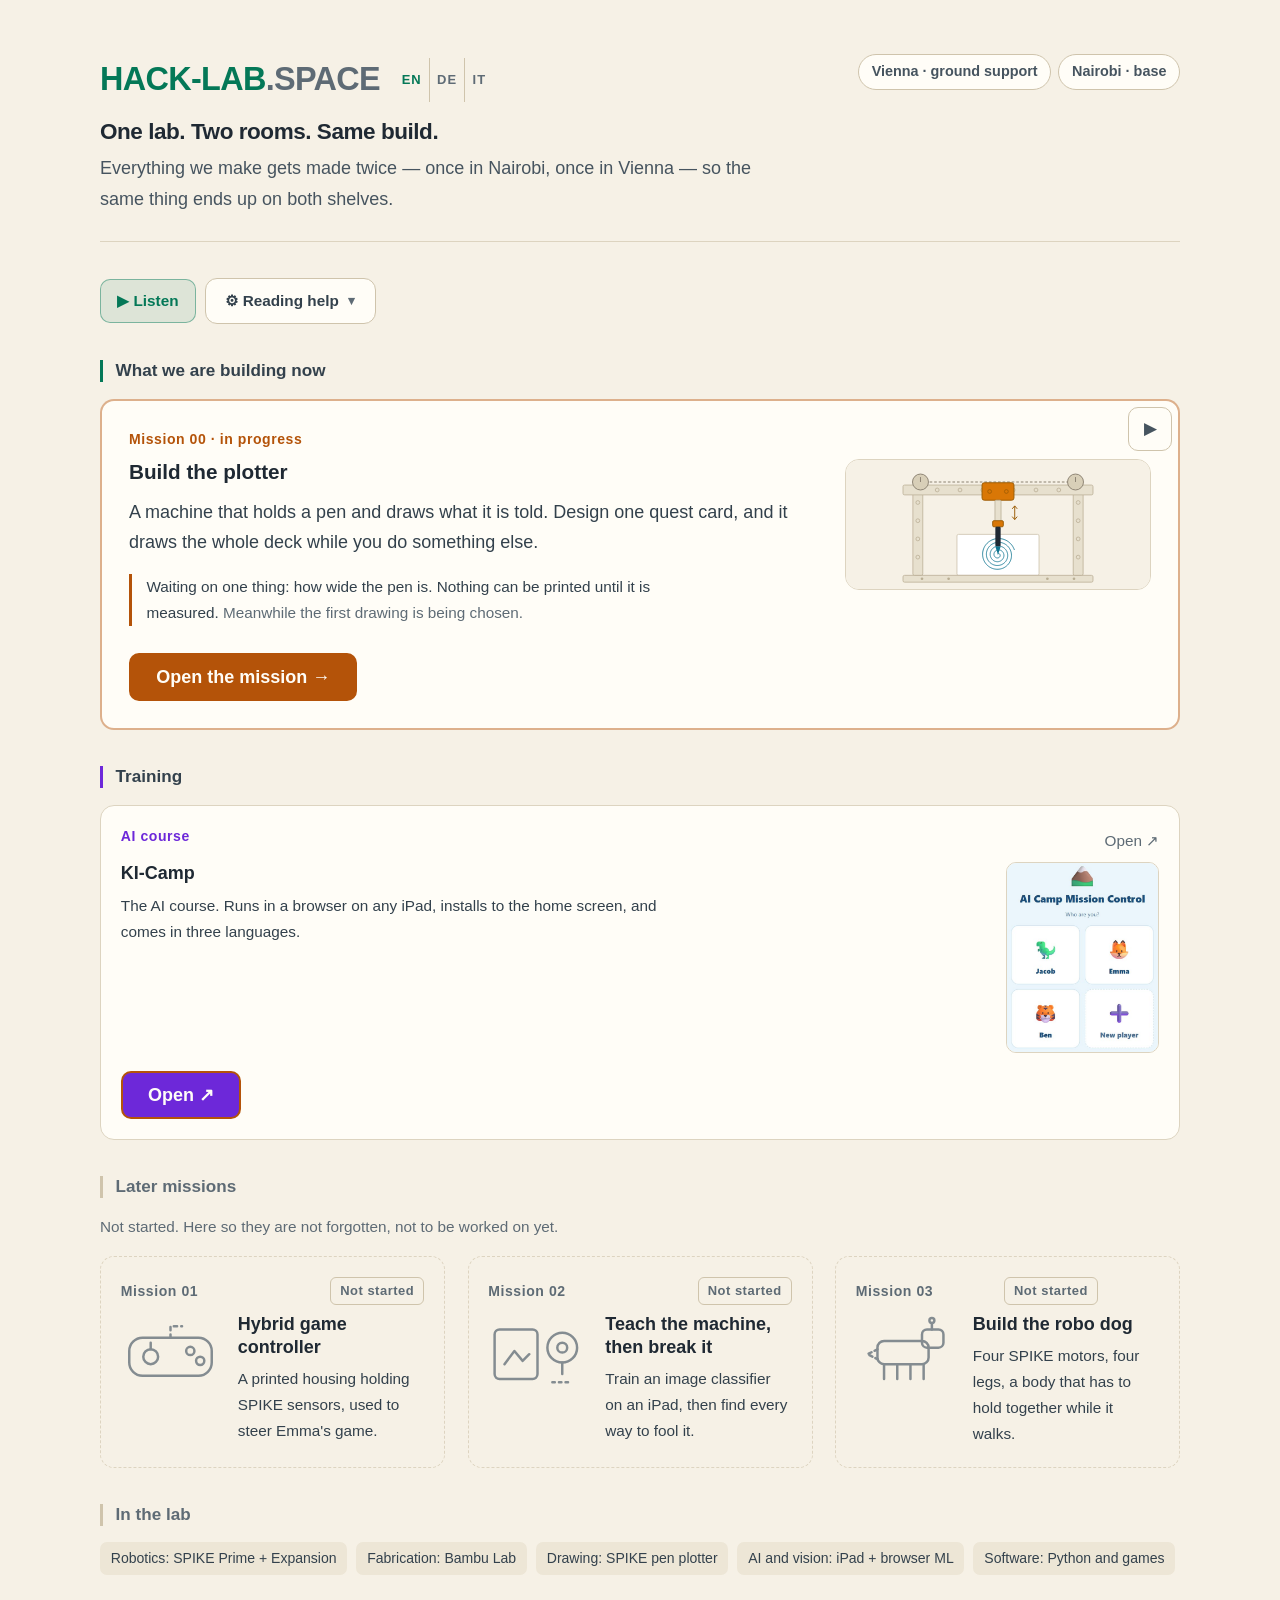
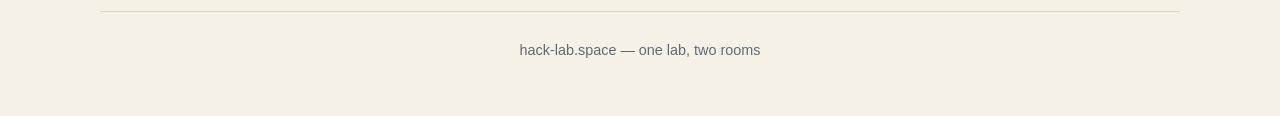
==== commit 0ef2f1ff: "Drop the task board, add backlog thumbnails" ====
--- a/index.html
+++ b/index.html
@@ -72,35 +72,16 @@
           <div class="m0-text">
             <h3 data-i18n="m0Title"></h3>
             <p style="margin-top:.6rem" data-i18n="m0Why"></p>
+            <p class="small" style="margin-top:.9rem;padding-left:.8rem;border-left:3px solid var(--amber)">
+              <span data-i18n="waitOn"></span>
+              <span style="color:var(--ink-4)" data-i18n="waitWho"></span>
+            </p>
           </div>
           <img src="./plotter-hero.svg" class="hero m0-thumb"
                alt="A LEGO gantry holding a pen above a card, drawing a spiral.">
         </div>
         <div class="cta-row"><span class="cta" data-i18n="m0Open"></span></div>
       </a>
-    </div>
-  </section>
-
-  <!-- NEXT MOVE -->
-  <section class="stack-s">
-    <h2 class="sec-title" data-i18n="nextHead"></h2>
-    <p class="muted" data-i18n="nextNote"></p>
-    <div class="grid grid-3">
-      <div class="card card-tight card--jacob readable">
-        <div class="eyebrow eyebrow--orange" data-i18n="nJacobRole"></div>
-        <h3 style="font-size:1rem" data-i18n="nJacobTitle"></h3>
-        <p class="small" style="margin-top:.5rem" data-i18n="nJacobBody"></p>
-      </div>
-      <div class="card card-tight card--emma readable">
-        <div class="eyebrow eyebrow--violet" data-i18n="nEmmaRole"></div>
-        <h3 style="font-size:1rem" data-i18n="nEmmaTitle"></h3>
-        <p class="small" style="margin-top:.5rem" data-i18n="nEmmaBody"></p>
-      </div>
-      <div class="card card-tight card--ben readable">
-        <div class="eyebrow eyebrow--green" data-i18n="nBenRole"></div>
-        <h3 style="font-size:1rem" data-i18n="nBenTitle"></h3>
-        <p class="small" style="margin-top:.5rem" data-i18n="nBenBody"></p>
-      </div>
     </div>
   </section>
 
@@ -134,16 +115,40 @@
           <span class="eyebrow" style="color:var(--ink-4);margin:0">Mission 01</span>
           <span class="badge-soon" data-i18n="soon"></span>
         </div>
-        <h3 style="font-size:1rem" data-i18n="m1Title"></h3>
-        <p class="small" style="margin-top:.4rem" data-i18n="m1Body"></p>
+        <div class="soon-row">
+          <div class="soon-art"><svg viewBox="0 0 120 96" fill="none" stroke="currentColor" stroke-width="3"
+     stroke-linecap="round" stroke-linejoin="round" aria-hidden="true">
+  <rect x="10" y="30" width="100" height="46" rx="16"/>
+  <circle cx="36" cy="53" r="9"/>
+  <path d="M36 44v-8"/>
+  <circle cx="84" cy="46" r="5"/><circle cx="96" cy="58" r="5"/>
+  <path d="M60 30V16h14" stroke-dasharray="4 5"/>
+</svg></div>
+          <div class="soon-text">
+            <h3 style="font-size:1rem" data-i18n="m1Title"></h3>
+            <p class="small" style="margin-top:.4rem" data-i18n="m1Body"></p>
+          </div>
+        </div>
       </div>
       <div class="card card-tight card--soon readable-part">
         <div class="row" style="justify-content:space-between;margin-bottom:.4rem">
           <span class="eyebrow" style="color:var(--ink-4);margin:0">Mission 02</span>
           <span class="badge-soon" data-i18n="soon"></span>
         </div>
-        <h3 style="font-size:1rem" data-i18n="m2Title"></h3>
-        <p class="small" style="margin-top:.4rem" data-i18n="m2Body"></p>
+        <div class="soon-row">
+          <div class="soon-art"><svg viewBox="0 0 120 96" fill="none" stroke="currentColor" stroke-width="3"
+     stroke-linecap="round" stroke-linejoin="round" aria-hidden="true">
+  <rect x="8" y="20" width="52" height="60" rx="6"/>
+  <path d="M20 62l12-16 10 12 8-8"/>
+  <circle cx="90" cy="42" r="18"/><circle cx="90" cy="42" r="6"/>
+  <path d="M90 60v14"/>
+  <path d="M78 84h24" stroke-dasharray="3 5"/>
+</svg></div>
+          <div class="soon-text">
+            <h3 style="font-size:1rem" data-i18n="m2Title"></h3>
+            <p class="small" style="margin-top:.4rem" data-i18n="m2Body"></p>
+          </div>
+        </div>
       </div>
       <div class="linkcard readable-part">
         <a class="card card-tight card--soon" href="./robodog.html">
@@ -151,8 +156,20 @@
             <span class="eyebrow" style="color:var(--ink-4);margin:0">Mission 03</span>
             <span class="badge-soon" data-i18n="soon"></span>
           </div>
-          <h3 style="font-size:1rem" data-i18n="m3Title"></h3>
-          <p class="small" style="margin-top:.4rem" data-i18n="m3Body"></p>
+          <div class="soon-row">
+            <div class="soon-art"><svg viewBox="0 0 120 96" fill="none" stroke="currentColor" stroke-width="3"
+     stroke-linecap="round" stroke-linejoin="round" aria-hidden="true">
+  <rect x="26" y="34" width="62" height="28" rx="8"/>
+  <rect x="80" y="20" width="26" height="22" rx="6"/>
+  <path d="M92 20v-8"/><circle cx="92" cy="9" r="3"/>
+  <path d="M34 62v18M50 62v18M66 62v18M82 62v18"/>
+  <path d="M26 44l-12 6 12 6" stroke-dasharray="4 4"/>
+</svg></div>
+            <div class="soon-text">
+              <h3 style="font-size:1rem" data-i18n="m3Title"></h3>
+              <p class="small" style="margin-top:.4rem" data-i18n="m3Body"></p>
+            </div>
+          </div>
         </a>
       </div>
     </div>
--- a/assets/app.css
+++ b/assets/app.css
@@ -191,3 +191,10 @@
 .course-text{flex:1 1 16rem;min-width:0}
 .course-thumb{flex:0 0 8.5rem;width:8.5rem;border-radius:10px;border:1px solid var(--line);
   display:block;height:auto}
+
+
+/* backlog thumbnails: deliberately quiet, line art in the muted ink */
+.soon-row{display:flex;gap:1rem;align-items:flex-start}
+.soon-art{flex:0 0 5.5rem;width:5.5rem;color:var(--ink-4);opacity:.75}
+.soon-art svg{width:100%;height:auto;display:block}
+.soon-text{flex:1 1 auto;min-width:0}
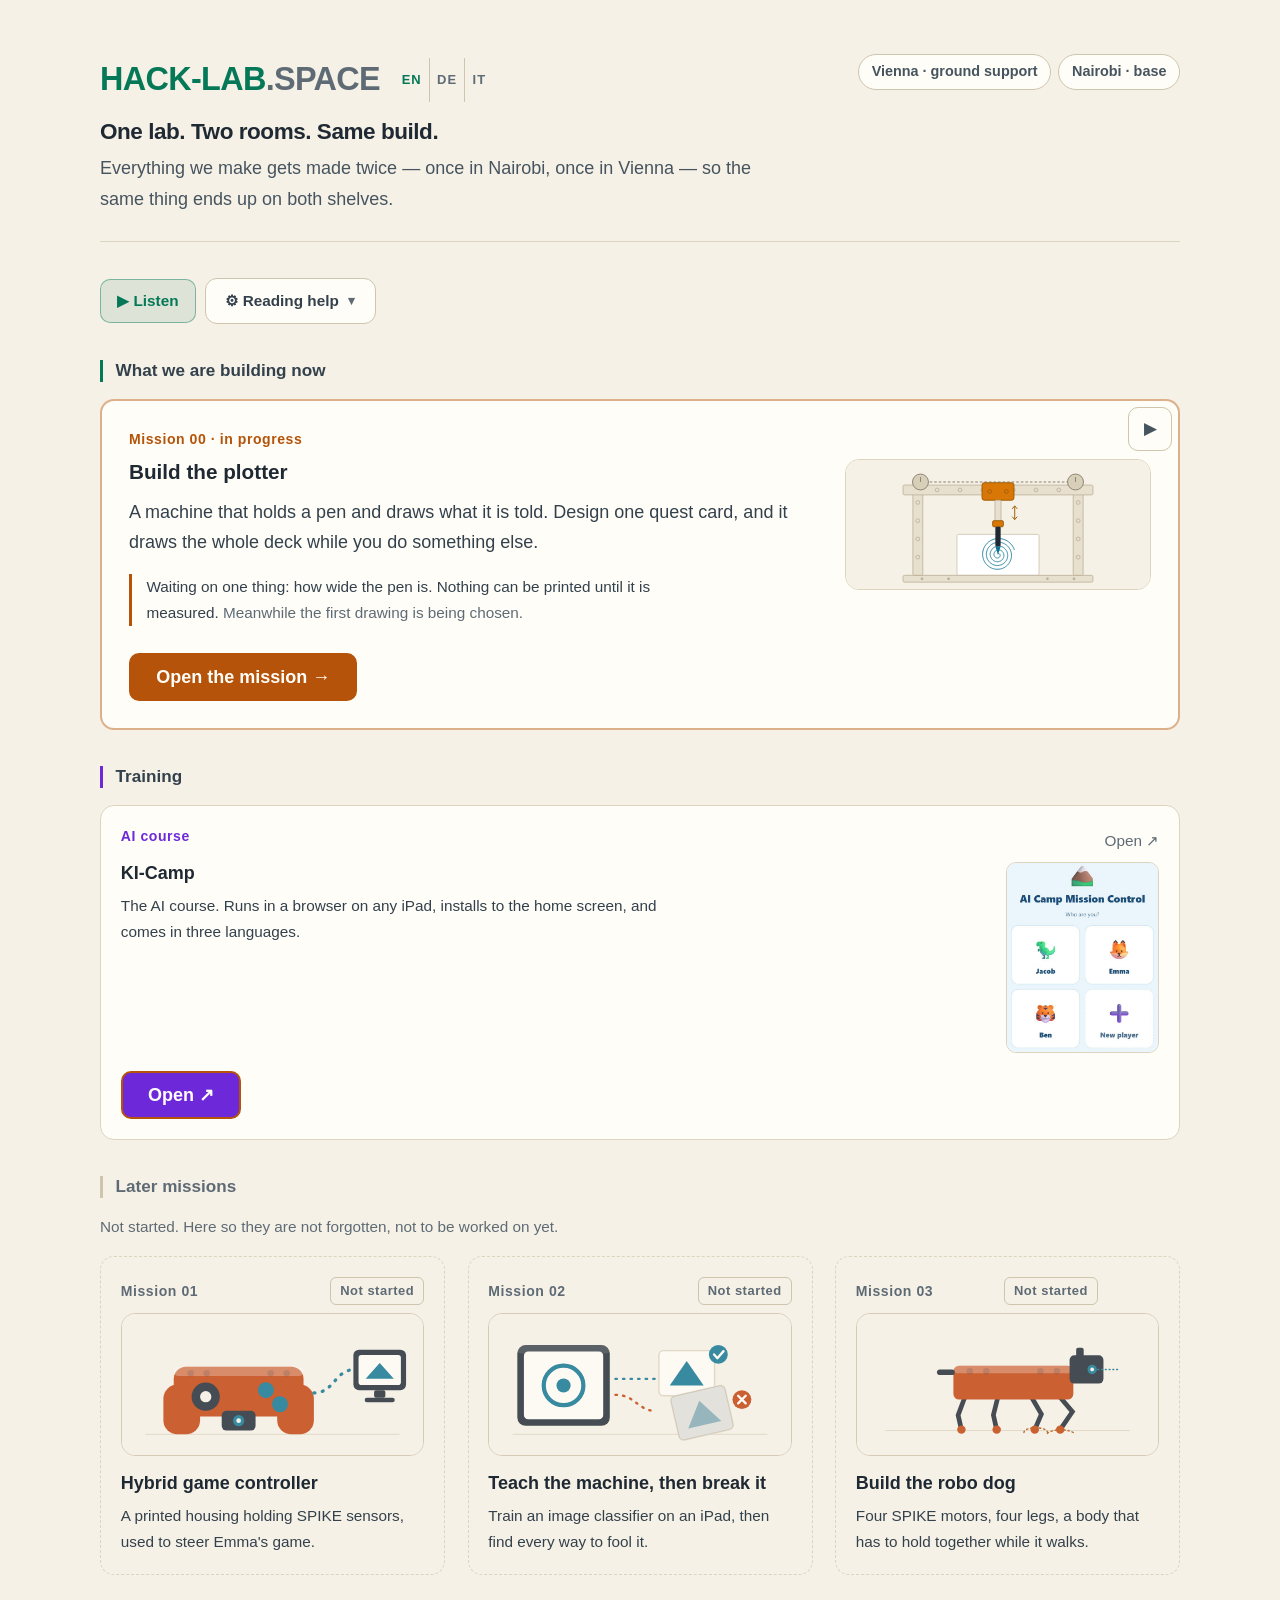
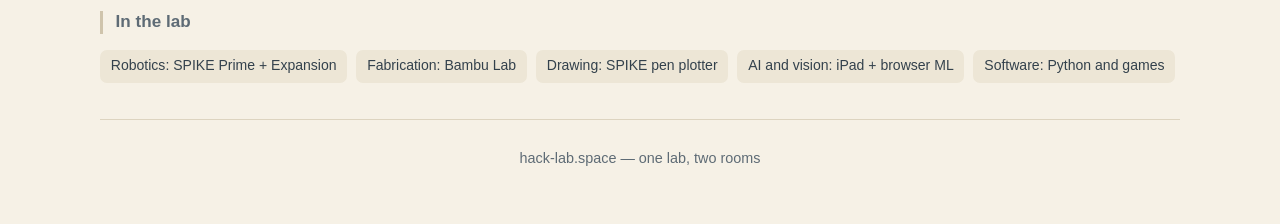
==== commit f2e55dd2: "Use matching hero illustrations on all mission tiles" ====
--- a/index.html
+++ b/index.html
@@ -115,40 +115,18 @@
           <span class="eyebrow" style="color:var(--ink-4);margin:0">Mission 01</span>
           <span class="badge-soon" data-i18n="soon"></span>
         </div>
-        <div class="soon-row">
-          <div class="soon-art"><svg viewBox="0 0 120 96" fill="none" stroke="currentColor" stroke-width="3"
-     stroke-linecap="round" stroke-linejoin="round" aria-hidden="true">
-  <rect x="10" y="30" width="100" height="46" rx="16"/>
-  <circle cx="36" cy="53" r="9"/>
-  <path d="M36 44v-8"/>
-  <circle cx="84" cy="46" r="5"/><circle cx="96" cy="58" r="5"/>
-  <path d="M60 30V16h14" stroke-dasharray="4 5"/>
-</svg></div>
-          <div class="soon-text">
-            <h3 style="font-size:1rem" data-i18n="m1Title"></h3>
-            <p class="small" style="margin-top:.4rem" data-i18n="m1Body"></p>
-          </div>
-        </div>
+        <img src="./controller-hero.svg" class="hero" style="margin-bottom:.9rem" alt="A chunky printed controller with a joystick and buttons, joined by a cable to a small screen.">
+          <h3 style="font-size:1rem" data-i18n="m1Title"></h3>
+          <p class="small" style="margin-top:.4rem" data-i18n="m1Body"></p>
       </div>
       <div class="card card-tight card--soon readable-part">
         <div class="row" style="justify-content:space-between;margin-bottom:.4rem">
           <span class="eyebrow" style="color:var(--ink-4);margin:0">Mission 02</span>
           <span class="badge-soon" data-i18n="soon"></span>
         </div>
-        <div class="soon-row">
-          <div class="soon-art"><svg viewBox="0 0 120 96" fill="none" stroke="currentColor" stroke-width="3"
-     stroke-linecap="round" stroke-linejoin="round" aria-hidden="true">
-  <rect x="8" y="20" width="52" height="60" rx="6"/>
-  <path d="M20 62l12-16 10 12 8-8"/>
-  <circle cx="90" cy="42" r="18"/><circle cx="90" cy="42" r="6"/>
-  <path d="M90 60v14"/>
-  <path d="M78 84h24" stroke-dasharray="3 5"/>
-</svg></div>
-          <div class="soon-text">
-            <h3 style="font-size:1rem" data-i18n="m2Title"></h3>
-            <p class="small" style="margin-top:.4rem" data-i18n="m2Body"></p>
-          </div>
-        </div>
+        <img src="./classifier-hero.svg" class="hero" style="margin-bottom:.9rem" alt="A tablet with a lens looking at two cards: it gets the upright one right and the tilted one wrong.">
+          <h3 style="font-size:1rem" data-i18n="m2Title"></h3>
+          <p class="small" style="margin-top:.4rem" data-i18n="m2Body"></p>
       </div>
       <div class="linkcard readable-part">
         <a class="card card-tight card--soon" href="./robodog.html">
@@ -156,20 +134,9 @@
             <span class="eyebrow" style="color:var(--ink-4);margin:0">Mission 03</span>
             <span class="badge-soon" data-i18n="soon"></span>
           </div>
-          <div class="soon-row">
-            <div class="soon-art"><svg viewBox="0 0 120 96" fill="none" stroke="currentColor" stroke-width="3"
-     stroke-linecap="round" stroke-linejoin="round" aria-hidden="true">
-  <rect x="26" y="34" width="62" height="28" rx="8"/>
-  <rect x="80" y="20" width="26" height="22" rx="6"/>
-  <path d="M92 20v-8"/><circle cx="92" cy="9" r="3"/>
-  <path d="M34 62v18M50 62v18M66 62v18M82 62v18"/>
-  <path d="M26 44l-12 6 12 6" stroke-dasharray="4 4"/>
-</svg></div>
-            <div class="soon-text">
-              <h3 style="font-size:1rem" data-i18n="m3Title"></h3>
-              <p class="small" style="margin-top:.4rem" data-i18n="m3Body"></p>
-            </div>
-          </div>
+          <img src="./robodog-hero.svg" class="hero" style="margin-bottom:.9rem" alt="A boxy LEGO dog on four jointed legs, with a small sensor head.">
+          <h3 style="font-size:1rem" data-i18n="m3Title"></h3>
+          <p class="small" style="margin-top:.4rem" data-i18n="m3Body"></p>
         </a>
       </div>
     </div>
--- a/assets/app.css
+++ b/assets/app.css
@@ -193,8 +193,5 @@
   display:block;height:auto}
 
 
-/* backlog thumbnails: deliberately quiet, line art in the muted ink */
-.soon-row{display:flex;gap:1rem;align-items:flex-start}
-.soon-art{flex:0 0 5.5rem;width:5.5rem;color:var(--ink-4);opacity:.75}
-.soon-art svg{width:100%;height:auto;display:block}
-.soon-text{flex:1 1 auto;min-width:0}
+/* backlog cards keep their illustration but stay visually quiet */
+.card--soon .hero{opacity:.82;border-color:var(--line-2)}
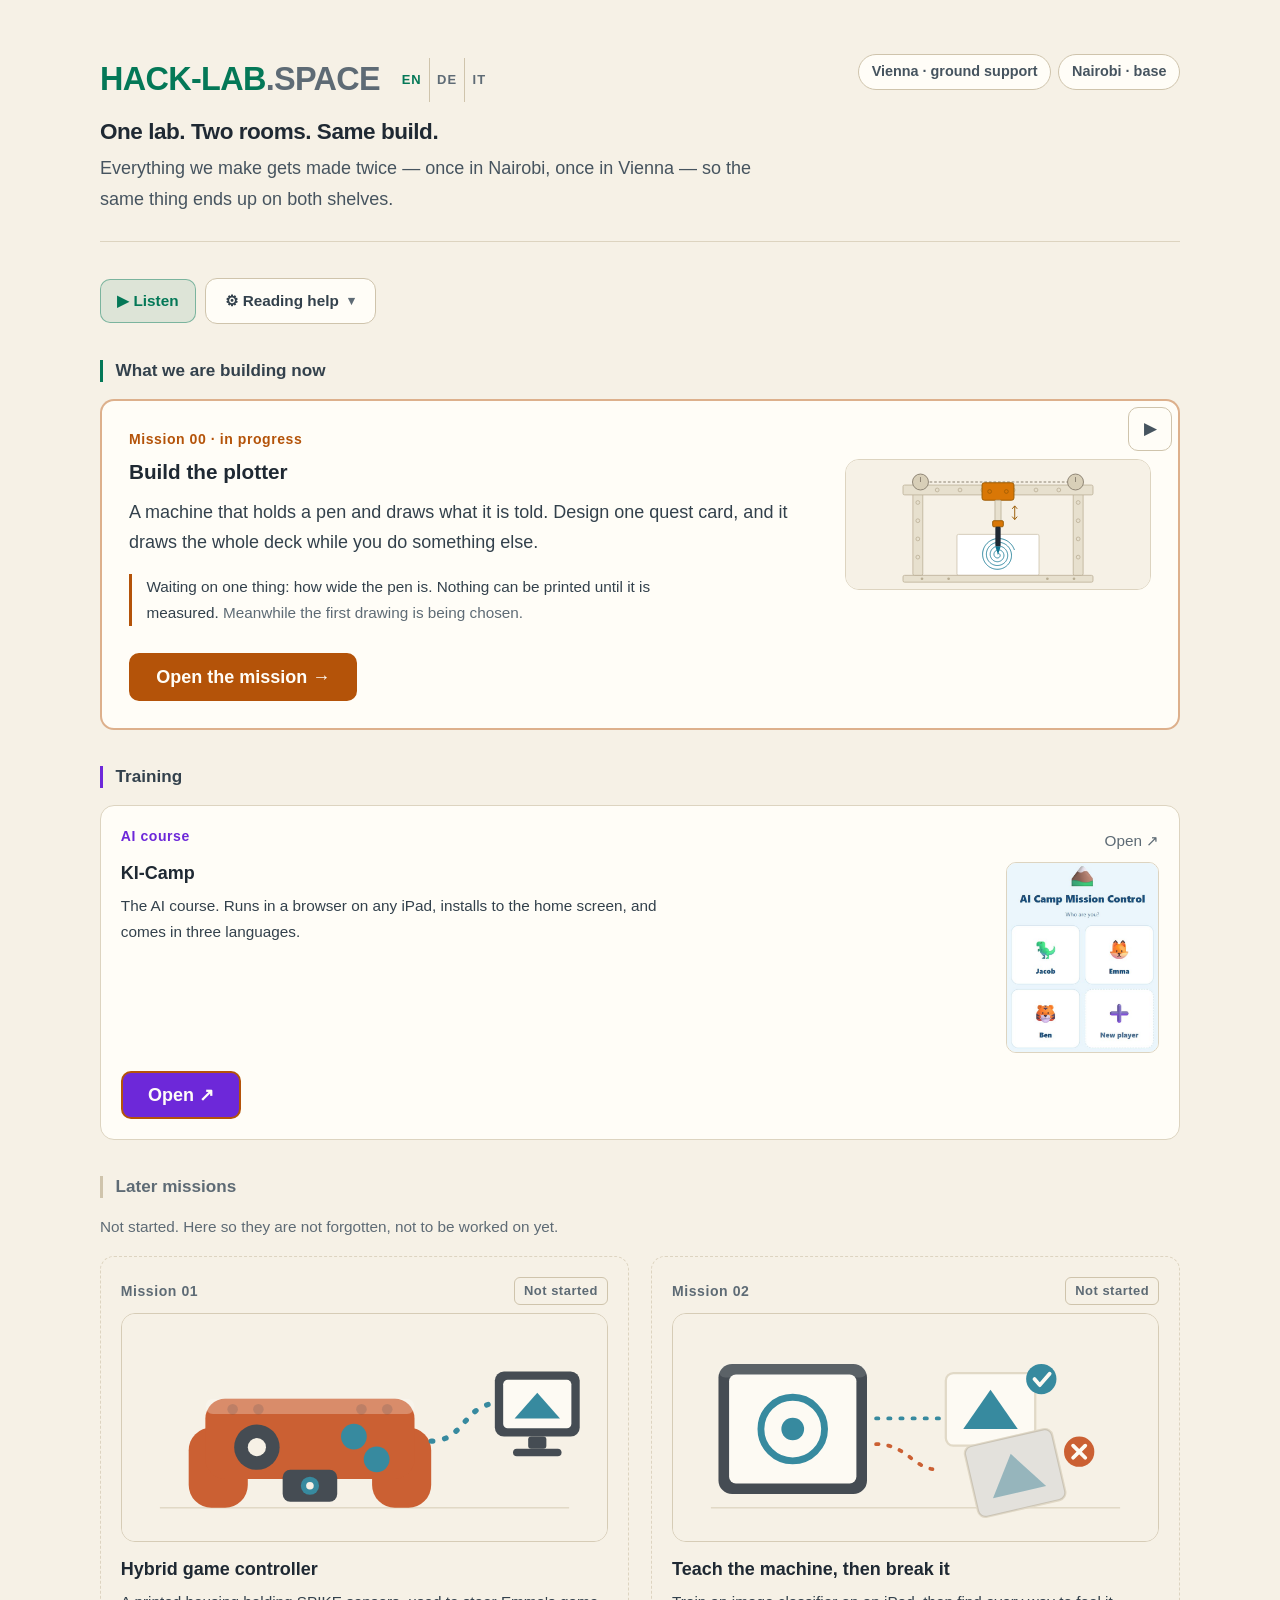
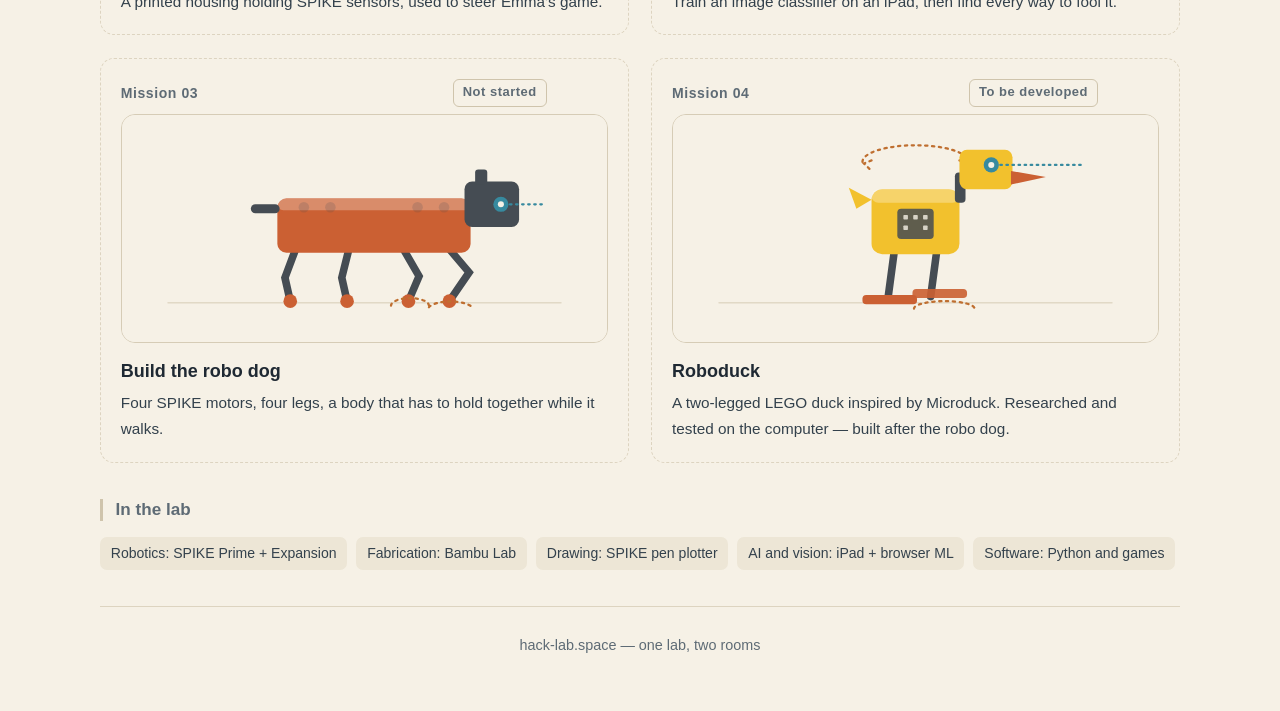
==== commit 29af80ad: "Mission 04: Roboduck (to be developed) - research and simulation so far" ====
--- a/index.html
+++ b/index.html
@@ -109,7 +109,7 @@
   <section class="stack-s">
     <h2 class="sec-title sec-title--quiet" data-i18n="laterHead"></h2>
     <p class="muted" data-i18n="laterNote"></p>
-    <div class="grid grid-3">
+    <div class="grid grid-2">
       <div class="card card-tight card--soon readable-part">
         <div class="row" style="justify-content:space-between;margin-bottom:.4rem">
           <span class="eyebrow" style="color:var(--ink-4);margin:0">Mission 01</span>
@@ -139,6 +139,17 @@
           <p class="small" style="margin-top:.4rem" data-i18n="m3Body"></p>
         </a>
       </div>
+      <div class="linkcard readable-part">
+        <a class="card card-tight card--soon" href="./roboduck.html">
+          <div class="row" style="justify-content:space-between;margin-bottom:.4rem">
+            <span class="eyebrow" style="color:var(--ink-4);margin:0">Mission 04</span>
+            <span class="badge-soon" data-i18n="tbd"></span>
+          </div>
+          <img src="./roboduck-hero.svg" class="hero" style="margin-bottom:.9rem" alt="A boxy LEGO duck on two legs with wide orange feet, leaning to one side while one foot lifts.">
+          <h3 style="font-size:1rem" data-i18n="m4Title"></h3>
+          <p class="small" style="margin-top:.4rem" data-i18n="m4Body"></p>
+        </a>
+      </div>
     </div>
   </section>
 
@@ -161,15 +172,21 @@
 <script>
 Object.assign(I18N.en, {
   m3Title:"Build the robo dog",
-  m3Body:"Four SPIKE motors, four legs, a body that has to hold together while it walks."
+  m3Body:"Four SPIKE motors, four legs, a body that has to hold together while it walks.",
+  m4Title:"Roboduck", tbd:"To be developed",
+  m4Body:"A two-legged LEGO duck inspired by Microduck. Researched and tested on the computer — built after the robo dog."
 });
 Object.assign(I18N.de, {
   m3Title:"Den Robo-Hund bauen",
-  m3Body:"Vier SPIKE-Motoren, vier Beine, ein Körper, der beim Laufen zusammenhalten muss."
+  m3Body:"Vier SPIKE-Motoren, vier Beine, ein Körper, der beim Laufen zusammenhalten muss.",
+  m4Title:"Roboduck", tbd:"Noch zu entwickeln",
+  m4Body:"Eine zweibeinige LEGO-Ente nach dem Vorbild von Microduck. Recherchiert und am Computer getestet — gebaut wird nach dem Robo-Hund."
 });
 Object.assign(I18N.it, {
   m3Title:"Costruire il robo-cane",
-  m3Body:"Quattro motori SPIKE, quattro zampe, un corpo che deve reggere mentre cammina."
+  m3Body:"Quattro motori SPIKE, quattro zampe, un corpo che deve reggere mentre cammina.",
+  m4Title:"Roboduck", tbd:"Da sviluppare",
+  m4Body:"Un'anatra LEGO a due zampe ispirata a Microduck. Studiata e provata al computer — si costruisce dopo il robo-cane."
 });
 HL.init();
 </script>
